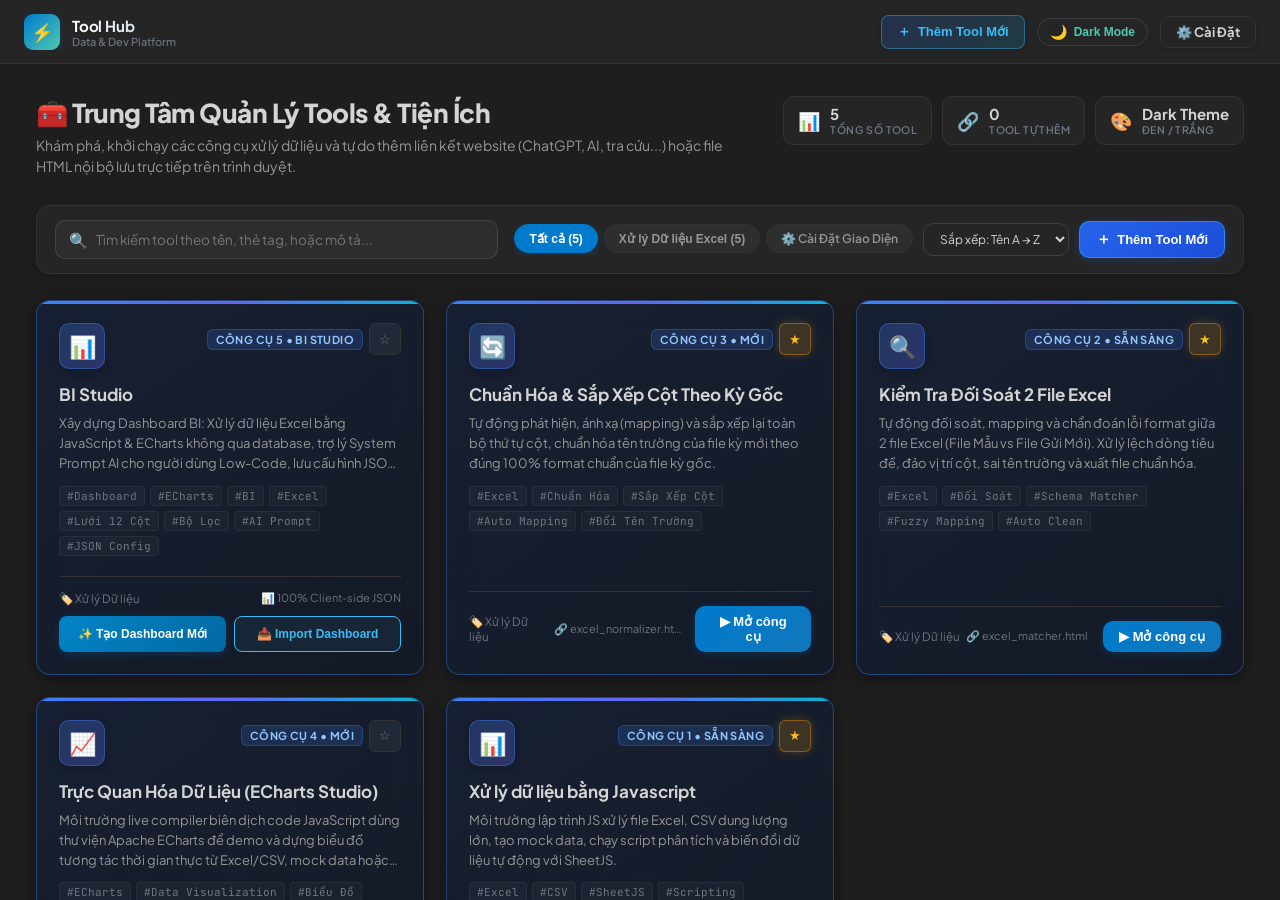
==== index.html @ 52e67fbf "first commit" ====
<!DOCTYPE html>
<html lang="vi">

<head>
  <meta charset="UTF-8">
  <meta name="viewport" content="width=device-width, initial-scale=1.0">
  <title>Trung Tâm Quản Lý Tools - MB Data Hub</title>

  <!-- CSS Giao Diện Chính & Theme Hệ Thống -->
  <link rel="stylesheet" href="css/hub.css">
  <link rel="stylesheet" href="css/theme.css">

  <!-- Dữ Liệu JSON Cục Bộ & JSON Storage Engine (Thay thế LocalStorage) -->
  <script src="data/storage.js"></script>
  <script src="js/json-storage.js"></script>

  <!-- Script Khởi Tạo Theme Sớm (Chống chớp sáng/tối) -->
  <script src="js/theme.js"></script>
</head>

<body>

  <div class="app-layout">

    <!-- ====================================================================
         TOP NAVBAR CHÍNH (THAY THẾ SIDEBAR - GỌN GÀNG, TỐI ƯU KHÔNG GIAN)
         ==================================================================== -->
    <nav class="hub-navbar">
      <div class="nav-left">
        <a href="index.html" class="brand-wrapper" title="Trung Tâm Quản Lý Tools">
          <div class="brand-logo">⚡</div>
          <div class="brand-text">
            <span class="brand-title">Tool Hub</span>
            <span class="brand-subtitle">Data & Dev Platform</span>
          </div>
        </a>
      </div>
      <div class="nav-right">
        <button class="btn-nav-action btn-add-custom-tool" id="btnOpenAddToolModalNav"
          title="Thêm công cụ mới bằng đường link URL hoặc file HTML">
          <span style="font-size:14px; font-weight:800;">＋</span> Thêm Tool Mới
        </button>
        <button class="btn-theme-toggle" id="navbarThemeToggle" title="Chuyển nhanh Giao diện Sáng / Tối">
          <span class="theme-icon">🌙</span>
          <span class="theme-text">Dark Mode</span>
        </button>
        <a href="#settingSection" class="btn-nav-action" id="btnScrollSettings"
          title="Đi tới phần Cài đặt giao diện & hệ thống">
          ⚙️ Cài Đặt
        </a>
      </div>
    </nav>

    <!-- ====================================================================
         KHUNG NỘI DUNG CHÍNH (MAIN WRAPPER)
         ==================================================================== -->
    <main class="main-wrapper" id="mainWrapper">

      <!-- ==================================================================
           VIEW 1: MÀN HÌNH QUẢN LÝ CÁC TOOLS (MÀN HÌNH CHÍNH KHI MỞ)
           ================================================================== -->
      <section class="view-container active" id="viewToolsManager">
        <!-- Tiêu Đề & Thống Kê Tổng Quan -->
        <header class="view-header">
          <div class="header-top-row">
            <div class="view-title-group">
              <h1>🧰 Trung Tâm Quản Lý Tools &amp; Tiện Ích</h1>
              <p>Khám phá, khởi chạy các công cụ xử lý dữ liệu và tự do thêm liên kết website (ChatGPT, AI, tra cứu...)
                hoặc file HTML nội bộ lưu trực tiếp trên trình duyệt.</p>
            </div>
            <div style="display: flex; align-items: center; gap: 12px; flex-wrap: wrap;">
              <div class="stat-chips-group">
                <div class="stat-chip">
                  <div class="stat-chip-icon">📊</div>
                  <div class="stat-chip-info">
                    <span class="stat-chip-value" id="statTotalTools">5</span>
                    <span class="stat-chip-label">Tổng số tool</span>
                  </div>
                </div>
                <div class="stat-chip">
                  <div class="stat-chip-icon">🔗</div>
                  <div class="stat-chip-info">
                    <span class="stat-chip-value" id="statCustomTools">0</span>
                    <span class="stat-chip-label">Tool tự thêm</span>
                  </div>
                </div>
                <div class="stat-chip">
                  <div class="stat-chip-icon">🎨</div>
                  <div class="stat-chip-info">
                    <span class="stat-chip-value">Dark Theme</span>
                    <span class="stat-chip-label">Đen / Trắng</span>
                  </div>
                </div>
              </div>
            </div>
          </div>
        </header>

        <!-- Thanh Tìm Kiếm, Bộ Lọc Phân Loại & Sắp Xếp -->
        <div class="controls-bar">
          <div class="search-box-wrapper">
            <span class="search-icon">🔍</span>
            <input type="text" class="search-input" id="searchInput"
              placeholder="Tìm kiếm tool theo tên, thẻ tag, hoặc mô tả..." />
            <button class="search-clear-btn" id="searchClearBtn" title="Xóa tìm kiếm">✕</button>
          </div>

          <div class="filter-actions">
            <!-- Bộ lọc danh mục & Nút Cài đặt nhanh -->
            <div class="category-pills" id="categoryPills">
              <button class="category-pill active" data-category="all">Tất cả</button>
              <button class="category-pill" data-category="data">Xử lý Dữ liệu Excel</button>
              <a href="#settingSection" class="category-pill" id="pillSettingsLink" style="text-decoration:none;">⚙️ Cài
                Đặt Giao Diện</a>
            </div>

            <!-- Sắp xếp -->
            <select class="sort-select" id="sortSelect" title="Sắp xếp danh sách tool">
              <option value="az">Sắp xếp: Tên A → Z</option>
              <option value="za">Sắp xếp: Tên Z → A</option>
            </select>

            <!-- Nút Thêm Tool Mới (Nổi bật) -->
            <button class="btn-add-tool-cta" id="btnOpenAddToolModal"
              title="Thêm công cụ mới bằng đường link URL hoặc file HTML">
              <span style="font-size:15px; font-weight:800;">＋</span> Thêm Tool Mới
            </button>
          </div>
        </div>

        <!-- Lưới Thẻ Tools (Tools Grid) -->
        <div class="tools-grid" id="toolsGrid">
          <!-- Được render động từ JavaScript -->
        </div>

        <!-- Phân Trang (Pagination) -->
        <footer class="pagination-wrapper" id="paginationWrapper">
          <div class="pagination-info" id="paginationInfo">
            Hiển thị danh sách công cụ
          </div>

          <div class="pagination-controls" id="paginationControls">
            <!-- Nút Prev, 1, 2, Next được sinh bởi JS -->
          </div>

          <div class="page-size-selector">
            <span>Hiển thị mỗi trang:</span>
            <select class="page-size-select" id="pageSizeSelect">
              <option value="3" selected>3 tools / trang</option>
              <option value="6">6 tools / trang</option>
              <option value="12">12 tools / trang</option>
            </select>
          </div>
        </footer>

        <!-- ==========================================================
             PHẦN CÀI ĐẶT HỆ THỐNG & GIAO DIỆN (TÍCH HỢP TRỰC TIẾP TRÊN TRANG CHÍNH)
             ========================================================== -->
        <section class="integrated-settings-section" id="settingSection">
          <div class="integrated-settings-header">
            <h2>⚙️ Cài Đặt Hệ Thống & Giao Diện</h2>
            <p>Tùy chọn chế độ hiển thị Sáng/Tối theo màu nhận diện MB Bank và cấu hình lưu trữ trực tiếp trên trình
              duyệt.</p>
          </div>

          <!-- THEME CONFIGURATION CARD -->
          <div class="theme-settings-container">
            <div class="theme-settings-header">
              <div class="theme-settings-title-group">
                <span class="theme-settings-badge">🎨 Giao Diện Hệ Thống</span>
                <h3 class="theme-settings-title">Chế Độ Hiển Thị & Tone Màu Giao Diện</h3>
                <p class="theme-settings-subtitle">
                  Chuyển đổi giao diện: <b>Màu Đen Chuẩn Công Cụ Xử Lý Excel JS (Dark Mode)</b> hoặc <b>Giao Diện Sáng Thanh Lịch (Light Mode)</b>. Cài đặt được lưu tự động và áp dụng tức thì cho toàn bộ công cụ.
                </p>
              </div>
              <div class="theme-current-pill" id="themeCurrentPill">
                <span class="theme-pill-dot"></span>
                <span id="themeCurrentLabel">Đang dùng: Chế độ Tối (Dark Mode)</span>
              </div>
            </div>

            <div class="theme-options-grid">

              <!-- OPTION 1: DARK MODE (ÁO POLO MB NAVY) -->
              <div class="theme-card-option active" data-mode="dark" id="themeCardDark">
                <div class="theme-card-radio-row">
                  <div class="theme-radio-circle">
                    <span class="theme-check-icon">✓</span>
                  </div>
                  <div class="theme-card-identity">
                    <span class="theme-card-badge dark">Đen / VS Code</span>
                    <h4 class="theme-card-name">Chế Độ Tối (Dark Mode)</h4>
                  </div>
                </div>
                <p class="theme-card-desc">Nền màu đen thuần chuẩn công cụ xử lý excel bằng javascript (#1e1e1e / #252526),
                  viền #333 và điểm nhấn VS Code. Dịu mắt, tối ưu tập trung khi làm việc dữ liệu lâu.</p>
                <div class="theme-preview-box preview-dark">
                  <div class="preview-mock-header">
                    <div class="preview-mock-dots"><span></span><span></span><span></span></div>
                    <div class="preview-mock-stripes">
                      <span class="stripe-royal"></span>
                      <span class="stripe-cyan"></span>
                      <span class="stripe-red"></span>
                    </div>
                  </div>
                  <div class="preview-mock-body">
                    <div class="preview-mock-card active">
                      <div class="preview-mock-line w70"></div>
                      <div class="preview-mock-line w40 accent"></div>
                    </div>
                    <div class="preview-mock-card">
                      <div class="preview-mock-line w90"></div>
                      <div class="preview-mock-line w50"></div>
                    </div>
                  </div>
                </div>
              </div>

              <!-- OPTION 2: LIGHT MODE (ÁO POLO MB TRẮNG CỔ XANH) -->
              <div class="theme-card-option" data-mode="light" id="themeCardLight">
                <div class="theme-card-radio-row">
                  <div class="theme-radio-circle">
                    <span class="theme-check-icon">✓</span>
                  </div>
                  <div class="theme-card-identity">
                    <span class="theme-card-badge light">Áo Polo MB Trắng</span>
                    <h4 class="theme-card-name">Chế Độ Sáng (Light Mode)</h4>
                  </div>
                </div>
                <p class="theme-card-desc">Nền trắng tinh khôi kết hợp cổ áo MB Royal Blue và đường sọc viền Cyan, ngôi
                  sao đỏ MB. Tươi sáng, độ tương phản cao, hiện đại và chuẩn mực.</p>
                <div class="theme-preview-box preview-light">
                  <div class="preview-mock-header">
                    <div class="preview-mock-dots"><span></span><span></span><span></span></div>
                    <div class="preview-mock-stripes">
                      <span class="stripe-royal"></span>
                      <span class="stripe-cyan"></span>
                      <span class="stripe-red"></span>
                    </div>
                  </div>
                  <div class="preview-mock-body">
                    <div class="preview-mock-card active">
                      <div class="preview-mock-line w70"></div>
                      <div class="preview-mock-line w40 accent"></div>
                    </div>
                    <div class="preview-mock-card">
                      <div class="preview-mock-line w90"></div>
                      <div class="preview-mock-line w50"></div>
                    </div>
                  </div>
                </div>
              </div>

              <!-- OPTION 3: SYSTEM AUTO -->
              <div class="theme-card-option" data-mode="system" id="themeCardSystem">
                <div class="theme-card-radio-row">
                  <div class="theme-radio-circle">
                    <span class="theme-check-icon">✓</span>
                  </div>
                  <div class="theme-card-identity">
                    <span class="theme-card-badge system">Hệ Thống</span>
                    <h4 class="theme-card-name">Tự Động Theo Thiết Bị</h4>
                  </div>
                </div>
                <p class="theme-card-desc">Tự động nhận diện và đồng bộ giao diện theo cài đặt Sáng hoặc Tối của hệ điều
                  hành Windows / macOS trên máy tính của bạn.</p>
                <div class="theme-preview-box preview-split">
                  <div class="preview-split-half left">
                    <div class="preview-mock-line w60"></div>
                    <div class="preview-mock-line w40 accent"></div>
                  </div>
                  <div class="preview-split-half right">
                    <div class="preview-mock-line w60"></div>
                    <div class="preview-mock-line w40 accent"></div>
                  </div>
                </div>
              </div>

            </div>
          </div>

          <!-- BANNER LƯU TRỮ FILE JSON -->
          <div class="settings-banner">
            <div class="settings-banner-info">
              <h3>📁 Lưu Trữ Dữ Liệu Bằng File JSON (Thư Mục data/)</h3>
              <p>Toàn bộ danh sách công cụ tùy chỉnh, ghim thanh bên và cài đặt giao diện được lưu trữ trực tiếp dưới dạng <b>File JSON</b> trong thư mục <code>data/app_storage.json</code> thay vì LocalStorage. Bạn có thể xuất, nạp hoặc liên kết thư mục data để đồng bộ tức thì.</p>
              <div style="display: flex; gap: 8px; margin-top: 10px; flex-wrap: wrap;">
                <button type="button" class="btn-nav-action" id="btnLinkDataFolder" style="background: #0e639c; color: #fff; font-weight: 600;">📁 Liên Kết Thư Mục data/</button>
                <button type="button" class="btn-nav-action" id="btnExportJson" style="background: #238636; color: #fff; font-weight: 600;">💾 Xuất File JSON</button>
                <button type="button" class="btn-nav-action" id="btnImportJson" style="background: #8957e5; color: #fff; font-weight: 600;">📥 Nạp File JSON</button>
                <input type="file" id="jsonFileInput" accept=".json" style="display: none;" />
              </div>
            </div>
            <div class="settings-sync-badge" id="storageSyncBadge" style="background: #143525; border-color: #2ea043; color: #7ee787;">
              <span style="color: #2ea043;">●</span> Đang dùng JSON Storage (Folder data/)
            </div>
          </div>
        </section>

      </section>

    </main>

  </div>

  <!-- ====================================================================
       MODAL THÊM / CHỈNH SỬA TOOL MỚI (LƯU TRỰC TIẾP VÀO LOCALSTORAGE)
       ==================================================================== -->
  <div class="modal-overlay" id="customToolModalOverlay">
    <div class="modal-card modal-custom-tool">
      <div class="modal-header">
        <h3 class="modal-title" id="customToolModalTitle">
          <span id="customToolModalIcon">➕</span>
          <span id="customToolModalHeading">Thêm Công Cụ Mới (Link / HTML)</span>
        </h3>
        <button class="btn-close-modal" id="customToolModalCloseBtn" title="Đóng">✕</button>
      </div>

      <form id="customToolForm" class="custom-tool-form">
        <input type="hidden" id="customToolEditId" value="" />

        <!-- Gợi ý nhanh mẫu link phổ biến -->
        <div class="form-preset-chips">
          <span class="preset-label">Điền nhanh mẫu:</span>
          <button type="button" class="preset-chip" data-preset="chatgpt">🤖 ChatGPT</button>
          <button type="button" class="preset-chip" data-preset="gemini">🔮 Gemini</button>
          <button type="button" class="preset-chip" data-preset="claude">🧠 Claude</button>
          <button type="button" class="preset-chip" data-preset="localhtml">📄 File HTML Trong Máy</button>
        </div>

        <div class="form-grid-2">
          <!-- Tên Tool -->
          <div class="form-group">
            <label class="form-label" for="toolNameInput">Tên công cụ <span class="required">*</span></label>
            <input type="text" class="form-control" id="toolNameInput" placeholder="Ví dụ: ChatGPT AI Assistant"
              required />
          </div>

          <!-- Icon / Emoji -->
          <div class="form-group">
            <label class="form-label" for="toolIconInput">Biểu tượng (Icon / Emoji)</label>
            <div class="icon-picker-group">
              <input type="text" class="form-control icon-input" id="toolIconInput" value="⚡" maxlength="6" />
              <div class="quick-icons">
                <span class="icon-option" data-icon="🤖" title="AI / Robot">🤖</span>
                <span class="icon-option" data-icon="🌐" title="Web / Online">🌐</span>
                <span class="icon-option" data-icon="📊" title="Báo cáo / Chart">📊</span>
                <span class="icon-option" data-icon="🔍" title="Tra cứu / Tìm kiếm">🔍</span>
                <span class="icon-option" data-icon="⚡" title="Tốc độ / Nhanh">⚡</span>
                <span class="icon-option" data-icon="🛠️" title="Công cụ / Tool">🛠️</span>
                <span class="icon-option" data-icon="📄" title="Tài liệu / HTML">📄</span>
              </div>
            </div>
          </div>
        </div>

        <!-- Đường Dẫn URL / File Path -->
        <div class="form-group">
          <label class="form-label" for="toolUrlInput">
            Đường dẫn Link Web hoặc File HTML <span class="required">*</span>
          </label>
          <input type="text" class="form-control" id="toolUrlInput"
            placeholder="https://chatgpt.com hoặc my_tool.html hoặc file:///C:/path/app.html" required />
          <span class="form-hint">
            💡 Hỗ trợ: Link trang web ngoài (<code>https://...</code>), file HTML cùng thư mục (<code>tool.html</code>),
            hoặc đường dẫn tuyệt đối trong máy.
          </span>
        </div>

        <div class="form-grid-2">
          <!-- Phân Loại / Danh Mục -->
          <div class="form-group">
            <label class="form-label" for="toolCategorySelect">Danh mục hiển thị</label>
            <select class="form-control" id="toolCategorySelect">
              <option value="ai">Trợ lý AI &amp; Chatbot</option>
              <option value="data">Xử lý Dữ liệu</option>
              <option value="web">Tiện ích Web &amp; Tra cứu</option>
              <option value="report">Báo cáo &amp; Thống kê</option>
              <option value="other">Công cụ Tiện ích khác</option>
            </select>
          </div>

          <!-- Thẻ Tag -->
          <div class="form-group">
            <label class="form-label" for="toolTagsInput">Thẻ phân loại (Tags)</label>
            <input type="text" class="form-control" id="toolTagsInput"
              placeholder="Ví dụ: AI, Chatbot, OpenAI (cách nhau bởi dấu phẩy)" />
          </div>
        </div>

        <!-- Mô Tả Ngắn -->
        <div class="form-group">
          <label class="form-label" for="toolDescInput">Mô tả ngắn gọn</label>
          <textarea class="form-control" id="toolDescInput" rows="2"
            placeholder="Mô tả chức năng hoặc công dụng của công cụ này..."></textarea>
        </div>

        <!-- Checkbox Mở trong tab mới & Tự động ghim -->
        <div class="form-checkbox-row">
          <label class="checkbox-label">
            <input type="checkbox" id="toolOpenNewTabCheckbox" checked />
            <span>Mở trong Tab trình duyệt mới (khuyên dùng cho link website ngoài)</span>
          </label>
          <label class="checkbox-label">
            <input type="checkbox" id="toolAutoPinCheckbox" checked />
            <span>Tự động ghim vào danh sách yêu thích</span>
          </label>
        </div>

        <div class="modal-footer">
          <button type="button" class="btn-cancel" id="customToolCancelBtn">Hủy Bỏ</button>
          <button type="submit" class="btn-save-tool" id="customToolSubmitBtn">
            💾 Lưu Vào File JSON
          </button>
        </div>
      </form>
    </div>
  </div>

  <!-- ====================================================================
       MODAL THÔNG TIN / KHỞI CHẠY CÔNG CỤ
       ==================================================================== -->
  <div class="modal-overlay" id="modalOverlay">
    <div class="modal-card">
      <div class="modal-header">
        <h3 class="modal-title" id="modalTitle">Thông Tin Tool</h3>
        <button class="btn-close-modal" id="modalCloseBtn">✕</button>
      </div>
      <div class="modal-body">
        <p id="modalDesc"></p>
        <div id="modalTags"></div>
      </div>
      <div class="modal-footer">
        <button class="btn-launch-tool" id="modalActionBtn">🚀 Mở Công Cụ Này</button>
      </div>
    </div>
  </div>

  <!-- ====================================================================
       TOAST THÔNG BÁO TỰ ĐỘNG LƯU
       ==================================================================== -->
  <div class="toast-notification" id="toastNotification">
    <span>✓</span>
    <span id="toastMessage">Đã lưu cấu hình vào File JSON</span>
  </div>

  <!-- SCRIPT ĐIỀU KHIỂN HỆ THỐNG HUB -->
  <script src="js/hub.js"></script>

</body>

</html>
---- css/hub.css ----
/* ==========================================================================
   TOOL HUB & WORKSPACE MANAGER - STYLESHEET
   Aesthetic: Ultra-modern Dark Glassmorphism, Clean Typography & Fluid Transitions
   ========================================================================== */

@import url('https://fonts.googleapis.com/css2?family=Plus+Jakarta+Sans:wght@400;500;600;700;800&family=JetBrains+Mono:wght@400;500&display=swap');

:root {
  --bg-primary: #1e1e1e;
  --bg-secondary: #252526;
  --bg-tertiary: #2d2d2d;
  --bg-card: #252526;
  --bg-card-hover: #2d2d30;
  --bg-elevated: #2d2d2d;
  --border-subtle: #333333;
  --border-active: #007acc;
  --border-highlight: #3e3e42;
  
  --primary: #007acc;
  --primary-hover: #1177bb;
  --primary-glow: rgba(0, 122, 204, 0.25);
  --accent-indigo: #ce9178;
  --accent-purple: #c586c0;
  --accent-emerald: #4ec9b0;
  --accent-amber: #dcdcaa;
  --accent-rose: #f48771;
  --accent-cyan: #4ec9b0;

  --text-main: #d4d4d4;
  --text-muted: #969696;
  --text-dim: #6e7681;
  --text-inverse: #1e1e1e;

  --sidebar-width: 270px;
  --sidebar-collapsed-width: 72px;
  --transition-speed: 0.25s;
  --radius-sm: 6px;
  --radius-md: 10px;
  --radius-lg: 14px;
  --radius-xl: 20px;
  --shadow-card: 0 4px 16px rgba(0, 0, 0, 0.45);
  --shadow-glow: 0 0 20px rgba(0, 122, 204, 0.15);
}

* {
  box-sizing: border-box;
  margin: 0;
  padding: 0;
}

body {
  font-family: 'Plus Jakarta Sans', -apple-system, BlinkMacSystemFont, "Segoe UI", Roboto, sans-serif;
  background-color: var(--bg-primary);
  background-image: none;
  background-attachment: fixed;
  color: var(--text-main);
  height: 100vh;
  overflow: hidden;
  display: flex;
}

/* ==========================================================================
   APP CONTAINER & LAYOUT (NO-SIDEBAR MODERN HUB)
   ========================================================================== */
.app-layout {
  display: flex;
  flex-direction: column;
  width: 100vw;
  height: 100vh;
  overflow: hidden;
}

/* ==========================================================================
   TOP NAVBAR COMPONENT
   ========================================================================== */
.hub-navbar {
  height: 64px;
  background: var(--bg-secondary);
  border-bottom: 1px solid var(--border-subtle);
  display: flex;
  align-items: center;
  justify-content: space-between;
  padding: 0 32px;
  position: sticky;
  top: 0;
  z-index: 100;
  backdrop-filter: blur(12px);
  width: 100%;
  flex-shrink: 0;
  transition: all 0.25s ease;
}

.hub-navbar .nav-left {
  display: flex;
  align-items: center;
  gap: 16px;
}

.hub-navbar .nav-right {
  display: flex;
  align-items: center;
  gap: 12px;
}

.btn-nav-action {
  text-decoration: none;
  background: var(--bg-surface);
  border: 1px solid var(--border-subtle);
  color: var(--text-main);
  padding: 6px 14px;
  border-radius: var(--radius-sm);
  font-size: 12.5px;
  font-weight: 700;
  display: inline-flex;
  align-items: center;
  gap: 6px;
  transition: all 0.2s ease;
  cursor: pointer;
}

.btn-nav-action:hover {
  background: var(--primary);
  border-color: var(--primary);
  color: #ffffff;
  transform: translateY(-1px);
}

.integrated-settings-section {
  margin-top: 40px;
  padding-top: 32px;
  border-top: 1px solid var(--border-subtle);
}

.integrated-settings-header {
  margin-bottom: 24px;
}

.integrated-settings-header h2 {
  font-size: 20px;
  font-weight: 800;
  color: var(--text-main);
  margin-bottom: 6px;
  display: flex;
  align-items: center;
  gap: 8px;
}

.integrated-settings-header p {
  color: var(--text-muted);
  font-size: 13.5px;
}

/* Sidebar Header */
.sidebar-header {
  padding: 18px 16px;
  display: flex;
  align-items: center;
  justify-content: space-between;
  border-bottom: 1px solid var(--border-subtle);
  min-height: 68px;
}

.brand-wrapper {
  display: flex;
  align-items: center;
  gap: 12px;
  overflow: hidden;
  text-decoration: none;
  color: inherit;
}

.brand-logo {
  width: 36px;
  height: 36px;
  min-width: 36px;
  border-radius: var(--radius-md);
  background: linear-gradient(135deg, var(--primary), var(--accent-indigo));
  display: flex;
  align-items: center;
  justify-content: center;
  color: #fff;
  font-weight: 800;
  font-size: 18px;
  box-shadow: 0 2px 10px var(--primary-glow);
}

.brand-text {
  display: flex;
  flex-direction: column;
  white-space: nowrap;
  opacity: 1;
  transition: opacity var(--transition-speed);
}

.sidebar.collapsed .brand-text {
  opacity: 0;
  pointer-events: none;
  display: none;
}

.brand-title {
  font-size: 15px;
  font-weight: 700;
  letter-spacing: -0.2px;
  background: linear-gradient(90deg, #ffffff, #cbd5e1);
  -webkit-background-clip: text;
  background-clip: text;
  -webkit-text-fill-color: transparent;
}

.brand-subtitle {
  font-size: 11px;
  color: var(--text-dim);
  font-weight: 500;
}

.sidebar-toggle-btn {
  background: rgba(255, 255, 255, 0.05);
  border: 1px solid var(--border-subtle);
  color: var(--text-muted);
  width: 30px;
  height: 30px;
  border-radius: var(--radius-sm);
  display: flex;
  align-items: center;
  justify-content: center;
  cursor: pointer;
  transition: all 0.2s ease;
  flex-shrink: 0;
}

.sidebar-toggle-btn:hover {
  background: rgba(255, 255, 255, 0.1);
  color: var(--text-main);
  border-color: rgba(255, 255, 255, 0.2);
}

.sidebar.collapsed .sidebar-toggle-btn {
  margin: 0 auto;
}

/* Sidebar Nav Body */
.sidebar-body {
  flex: 1;
  overflow-y: auto;
  overflow-x: hidden;
  padding: 16px 10px;
  display: flex;
  flex-direction: column;
  gap: 16px;
}

.sidebar-body::-webkit-scrollbar {
  width: 4px;
}
.sidebar-body::-webkit-scrollbar-thumb {
  background: rgba(255, 255, 255, 0.1);
  border-radius: 4px;
}

.sidebar-section-title {
  font-size: 11px;
  font-weight: 700;
  text-transform: uppercase;
  letter-spacing: 0.8px;
  color: var(--text-dim);
  padding: 0 10px 4px 10px;
  white-space: nowrap;
  display: flex;
  align-items: center;
  justify-content: space-between;
}

.sidebar.collapsed .sidebar-section-title {
  display: none;
}

.nav-group {
  display: flex;
  flex-direction: column;
  gap: 4px;
}

.nav-item {
  display: flex;
  align-items: center;
  gap: 12px;
  padding: 10px 12px;
  border-radius: var(--radius-md);
  color: var(--text-muted);
  text-decoration: none;
  font-size: 13.5px;
  font-weight: 600;
  cursor: pointer;
  transition: all 0.18s ease;
  position: relative;
  border: 1px solid transparent;
  user-select: none;
}

.nav-item:hover {
  color: var(--text-main);
  background: rgba(255, 255, 255, 0.05);
}

.nav-item.active {
  color: #ffffff;
  background: linear-gradient(90deg, rgba(59, 130, 246, 0.18), rgba(99, 102, 241, 0.08));
  border-color: rgba(59, 130, 246, 0.35);
}

.nav-item.active::before {
  content: '';
  position: absolute;
  left: 0;
  top: 18%;
  bottom: 18%;
  width: 3.5px;
  border-radius: 0 4px 4px 0;
  background: var(--primary);
  box-shadow: 0 0 8px var(--primary);
}

.nav-icon {
  font-size: 17px;
  width: 22px;
  height: 22px;
  display: flex;
  align-items: center;
  justify-content: center;
  flex-shrink: 0;
}

.nav-label {
  white-space: nowrap;
  overflow: hidden;
  text-overflow: ellipsis;
  flex: 1;
}

.sidebar.collapsed .nav-label {
  display: none;
}

.sidebar.collapsed .nav-item {
  justify-content: center;
  padding: 12px;
}

/* Tooltip for collapsed sidebar items */
.sidebar.collapsed .nav-item[data-tooltip]:hover::after {
  content: attr(data-tooltip);
  position: absolute;
  left: calc(100% + 10px);
  top: 50%;
  transform: translateY(-50%);
  background: var(--bg-tertiary);
  color: #fff;
  padding: 6px 12px;
  font-size: 12px;
  font-weight: 500;
  border-radius: var(--radius-sm);
  white-space: nowrap;
  box-shadow: 0 4px 14px rgba(0, 0, 0, 0.4);
  border: 1px solid var(--border-subtle);
  z-index: 100;
  pointer-events: none;
}

/* Pinned tools list inside sidebar */
.pinned-tools-list {
  display: flex;
  flex-direction: column;
  gap: 4px;
}

.pinned-empty-hint {
  font-size: 11.5px;
  color: var(--text-dim);
  padding: 10px;
  text-align: center;
  background: rgba(255, 255, 255, 0.02);
  border-radius: var(--radius-sm);
  border: 1px dashed rgba(255, 255, 255, 0.08);
}

.sidebar.collapsed .pinned-empty-hint {
  display: none;
}

.pinned-tool-item {
  display: flex;
  align-items: center;
  gap: 10px;
  padding: 8px 12px;
  border-radius: var(--radius-md);
  color: var(--text-muted);
  text-decoration: none;
  font-size: 13px;
  cursor: pointer;
  transition: all 0.18s ease;
  position: relative;
  border: 1px solid transparent;
}

.pinned-tool-item:hover {
  background: rgba(255, 255, 255, 0.06);
  color: #fff;
  border-color: rgba(255, 255, 255, 0.1);
}

.pinned-tool-item.primary-tool {
  background: rgba(59, 130, 246, 0.08);
  border-color: rgba(59, 130, 246, 0.25);
  color: #93c5fd;
}

.pinned-tool-item.primary-tool:hover {
  background: rgba(59, 130, 246, 0.18);
  color: #ffffff;
}

.sidebar.collapsed .pinned-tool-item {
  justify-content: center;
  padding: 10px;
}

.sidebar.collapsed .pinned-tool-item .pinned-tool-name {
  display: none;
}

.pinned-tool-icon {
  font-size: 16px;
  width: 22px;
  height: 22px;
  display: flex;
  align-items: center;
  justify-content: center;
  flex-shrink: 0;
}

.pinned-tool-name {
  white-space: nowrap;
  overflow: hidden;
  text-overflow: ellipsis;
  flex: 1;
}

/* Sidebar Footer */
.sidebar-footer {
  padding: 14px 16px;
  border-top: 1px solid var(--border-subtle);
  display: flex;
  align-items: center;
  justify-content: space-between;
  font-size: 11px;
  color: var(--text-dim);
}

.sidebar.collapsed .sidebar-footer {
  justify-content: center;
  padding: 12px 6px;
}

.sidebar.collapsed .sidebar-footer .footer-text {
  display: none;
}

.status-dot {
  width: 8px;
  height: 8px;
  border-radius: 50%;
  background: var(--accent-emerald);
  box-shadow: 0 0 8px rgba(16, 185, 129, 0.6);
  display: inline-block;
  margin-right: 6px;
}

/* ==========================================================================
   MAIN CONTENT AREA
   ========================================================================== */
.main-wrapper {
  flex: 1;
  height: 100%;
  overflow-y: auto;
  position: relative;
  display: flex;
  flex-direction: column;
}

.main-wrapper::-webkit-scrollbar {
  width: 8px;
}
.main-wrapper::-webkit-scrollbar-thumb {
  background: rgba(255, 255, 255, 0.12);
  border-radius: 4px;
}

.view-container {
  max-width: 1360px;
  width: 100%;
  margin: 0 auto;
  padding: 32px 36px 60px 36px;
  flex: 1;
  display: none;
  animation: fadeIn 0.25s cubic-bezier(0.16, 1, 0.3, 1);
}

.view-container.active {
  display: block;
}

@keyframes fadeIn {
  from {
    opacity: 0;
    transform: translateY(6px);
  }
  to {
    opacity: 1;
    transform: translateY(0);
  }
}

/* View Header */
.view-header {
  margin-bottom: 28px;
}

.header-top-row {
  display: flex;
  align-items: flex-start;
  justify-content: space-between;
  gap: 20px;
  flex-wrap: wrap;
}

.view-title-group h1 {
  font-size: 26px;
  font-weight: 800;
  letter-spacing: -0.5px;
  color: var(--text-main);
  margin-bottom: 6px;
  display: flex;
  align-items: center;
  gap: 12px;
}

.view-title-group p {
  color: var(--text-muted);
  font-size: 14px;
  max-width: 700px;
  line-height: 1.5;
}

.stat-chips-group {
  display: flex;
  gap: 10px;
  flex-wrap: wrap;
}

.stat-chip {
  background: var(--bg-card);
  border: 1px solid var(--border-subtle);
  border-radius: var(--radius-md);
  padding: 8px 14px;
  display: flex;
  align-items: center;
  gap: 10px;
  backdrop-filter: blur(8px);
}

.stat-chip-icon {
  font-size: 18px;
}

.stat-chip-info {
  display: flex;
  flex-direction: column;
}

.stat-chip-value {
  font-size: 15px;
  font-weight: 700;
  color: var(--text-main);
  line-height: 1.2;
}

.stat-chip-label {
  font-size: 10.5px;
  color: var(--text-dim);
  text-transform: uppercase;
  font-weight: 600;
  letter-spacing: 0.4px;
}

/* ==========================================================================
   FILTER & SEARCH CONTROLS BAR
   ========================================================================== */
.controls-bar {
  background: var(--bg-secondary);
  border: 1px solid var(--border-subtle);
  border-radius: var(--radius-lg);
  padding: 14px 18px;
  margin-bottom: 26px;
  display: flex;
  align-items: center;
  justify-content: space-between;
  gap: 16px;
  flex-wrap: wrap;
  box-shadow: 0 4px 15px rgba(0, 0, 0, 0.2);
}

.search-box-wrapper {
  position: relative;
  flex: 1;
  min-width: 280px;
}

.search-icon {
  position: absolute;
  left: 14px;
  top: 50%;
  transform: translateY(-50%);
  color: var(--text-dim);
  pointer-events: none;
  font-size: 15px;
}

.search-input {
  width: 100%;
  background: rgba(255, 255, 255, 0.04);
  border: 1px solid rgba(255, 255, 255, 0.1);
  border-radius: var(--radius-md);
  padding: 10px 38px 10px 40px;
  color: var(--text-main);
  font-size: 13.5px;
  outline: none;
  transition: all 0.2s ease;
  font-family: inherit;
}

.search-input:focus {
  border-color: var(--primary);
  background: rgba(255, 255, 255, 0.07);
  box-shadow: 0 0 0 3px rgba(59, 130, 246, 0.15);
}

.search-clear-btn {
  position: absolute;
  right: 12px;
  top: 50%;
  transform: translateY(-50%);
  background: none;
  border: none;
  color: var(--text-dim);
  cursor: pointer;
  font-size: 14px;
  display: none;
  padding: 2px;
}

.search-clear-btn:hover {
  color: #fff;
}

.filter-actions {
  display: flex;
  align-items: center;
  gap: 10px;
  flex-wrap: wrap;
}

.category-pills {
  display: flex;
  gap: 6px;
  overflow-x: auto;
  padding-bottom: 2px;
}

.category-pill {
  background: rgba(255, 255, 255, 0.04);
  border: 1px solid var(--border-subtle);
  color: var(--text-muted);
  padding: 6px 14px;
  border-radius: 20px;
  font-size: 12px;
  font-weight: 600;
  cursor: pointer;
  transition: all 0.18s ease;
  white-space: nowrap;
}

.category-pill:hover {
  background: rgba(255, 255, 255, 0.08);
  color: #fff;
}

.category-pill.active {
  background: var(--primary);
  border-color: var(--primary);
  color: #fff;
  box-shadow: 0 2px 8px var(--primary-glow);
}

.sort-select {
  background-color: #0e1629;
  border: 1px solid var(--border-subtle);
  color: var(--text-main);
  padding: 7px 12px;
  border-radius: var(--radius-md);
  font-size: 12px;
  font-family: inherit;
  outline: none;
  cursor: pointer;
  color-scheme: dark;
}

.sort-select option {
  background-color: #0e1629;
  color: #f8fafc;
  padding: 6px 12px;
}

.sort-select:focus {
  border-color: var(--primary);
  color: #fff;
}

/* ==========================================================================
   TOOLS GRID & CARDS
   ========================================================================== */
.tools-grid {
  display: grid;
  grid-template-columns: repeat(auto-fill, minmax(360px, 1fr));
  gap: 22px;
  margin-bottom: 30px;
}

.tool-card {
  background: var(--bg-card);
  border: 1px solid var(--border-subtle);
  border-radius: var(--radius-lg);
  padding: 22px;
  display: flex;
  flex-direction: column;
  justify-content: space-between;
  backdrop-filter: blur(14px);
  box-shadow: var(--shadow-card);
  transition: all 0.24s cubic-bezier(0.16, 1, 0.3, 1);
  position: relative;
  overflow: hidden;
}

.tool-card::before {
  content: '';
  position: absolute;
  top: 0;
  left: 0;
  right: 0;
  height: 3px;
  background: linear-gradient(90deg, transparent, rgba(59, 130, 246, 0.6), transparent);
  opacity: 0;
  transition: opacity 0.25s ease;
}

.tool-card:hover {
  transform: translateY(-4px);
  border-color: var(--border-active);
  background: var(--bg-card-hover);
  box-shadow: 0 10px 30px rgba(0, 0, 0, 0.4), var(--shadow-glow);
}

.tool-card:hover::before {
  opacity: 1;
}

.tool-card.primary-tool {
  border-color: rgba(59, 130, 246, 0.4);
  background: linear-gradient(145deg, rgba(22, 33, 56, 0.8), rgba(17, 24, 39, 0.8));
}

.tool-card.primary-tool::before {
  opacity: 1;
  background: linear-gradient(90deg, #3b82f6, #6366f1, #06b6d4);
}

.tool-card-header {
  display: flex;
  align-items: flex-start;
  justify-content: space-between;
  gap: 14px;
  margin-bottom: 14px;
}

.tool-icon-box {
  width: 46px;
  height: 46px;
  border-radius: var(--radius-md);
  background: rgba(255, 255, 255, 0.05);
  border: 1px solid rgba(255, 255, 255, 0.08);
  display: flex;
  align-items: center;
  justify-content: center;
  font-size: 22px;
  flex-shrink: 0;
  box-shadow: 0 3px 10px rgba(0, 0, 0, 0.2);
}

.tool-card.primary-tool .tool-icon-box {
  background: linear-gradient(135deg, rgba(59, 130, 246, 0.25), rgba(99, 102, 241, 0.3));
  border-color: rgba(59, 130, 246, 0.4);
}

.tool-badge-row {
  display: flex;
  align-items: center;
  gap: 6px;
}

.badge {
  font-size: 11px;
  font-weight: 700;
  padding: 3px 8px;
  border-radius: 6px;
  text-transform: uppercase;
  letter-spacing: 0.4px;
}

.badge-primary {
  background: rgba(59, 130, 246, 0.18);
  color: #93c5fd;
  border: 1px solid rgba(59, 130, 246, 0.3);
}

.badge-ready {
  background: rgba(16, 185, 129, 0.15);
  color: #6ee7b7;
  border: 1px solid rgba(16, 185, 129, 0.3);
}

.badge-category {
  background: rgba(255, 255, 255, 0.06);
  color: var(--text-muted);
  border: 1px solid var(--border-subtle);
}

.btn-card-pin {
  background: rgba(255, 255, 255, 0.05);
  border: 1px solid var(--border-subtle);
  color: var(--text-dim);
  width: 32px;
  height: 32px;
  border-radius: var(--radius-sm);
  display: flex;
  align-items: center;
  justify-content: center;
  cursor: pointer;
  transition: all 0.18s ease;
}

.btn-card-pin:hover {
  color: var(--accent-amber);
  background: rgba(245, 158, 11, 0.12);
  border-color: rgba(245, 158, 11, 0.3);
}

.btn-card-pin.pinned {
  color: #fbbf24;
  background: rgba(245, 158, 11, 0.18);
  border-color: rgba(245, 158, 11, 0.4);
  box-shadow: 0 0 10px rgba(245, 158, 11, 0.25);
}

.tool-card-body {
  margin-bottom: 20px;
}

.tool-title {
  font-size: 17px;
  font-weight: 700;
  color: var(--text-main);
  margin-bottom: 8px;
  line-height: 1.3;
}

.tool-desc {
  font-size: 13px;
  color: var(--text-muted);
  line-height: 1.55;
  display: -webkit-box;
  -webkit-line-clamp: 3;
  line-clamp: 3;
  -webkit-box-orient: vertical;
  overflow: hidden;
  margin-bottom: 12px;
}

.tool-tags {
  display: flex;
  flex-wrap: wrap;
  gap: 5px;
}

.tag-item {
  font-size: 11px;
  font-family: 'JetBrains Mono', monospace;
  background: rgba(255, 255, 255, 0.03);
  color: var(--text-dim);
  padding: 2px 7px;
  border-radius: 4px;
  border: 1px solid rgba(255, 255, 255, 0.05);
}

.tool-card-footer {
  display: flex;
  align-items: center;
  justify-content: space-between;
  gap: 12px;
  padding-top: 14px;
  border-top: 1px solid var(--border-subtle);
}

.tool-meta {
  font-size: 11.5px;
  color: var(--text-dim);
  display: flex;
  align-items: center;
  gap: 6px;
}

.btn-launch-tool {
  background: linear-gradient(135deg, var(--primary), var(--primary-hover));
  color: #fff;
  border: none;
  padding: 8px 16px;
  border-radius: var(--radius-md);
  font-size: 13px;
  font-weight: 600;
  cursor: pointer;
  display: inline-flex;
  align-items: center;
  gap: 6px;
  text-decoration: none;
  transition: all 0.2s ease;
  box-shadow: 0 2px 8px var(--primary-glow);
}

.btn-launch-tool:hover {
  transform: translateY(-1px);
  box-shadow: 0 4px 14px rgba(59, 130, 246, 0.4);
  background: linear-gradient(135deg, #4f46e5, var(--primary));
}

.btn-launch-tool.outline {
  background: transparent;
  border: 1px solid rgba(255, 255, 255, 0.15);
  color: var(--text-muted);
  box-shadow: none;
}

.btn-launch-tool.outline:hover {
  border-color: rgba(255, 255, 255, 0.3);
  color: #fff;
  background: rgba(255, 255, 255, 0.05);
}

/* Empty State */
.empty-state {
  text-align: center;
  padding: 60px 20px;
  background: var(--bg-card);
  border: 1px dashed var(--border-subtle);
  border-radius: var(--radius-xl);
  grid-column: 1 / -1;
}

.empty-icon {
  font-size: 48px;
  margin-bottom: 14px;
  opacity: 0.6;
}

.empty-title {
  font-size: 18px;
  font-weight: 700;
  color: var(--text-main);
  margin-bottom: 6px;
}

.empty-desc {
  font-size: 13.5px;
  color: var(--text-muted);
  margin-bottom: 18px;
}

/* ==========================================================================
   PAGINATION SYSTEM
   ========================================================================== */
.pagination-wrapper {
  display: flex;
  align-items: center;
  justify-content: space-between;
  padding: 16px 20px;
  background: var(--bg-secondary);
  border: 1px solid var(--border-subtle);
  border-radius: var(--radius-lg);
  gap: 16px;
  flex-wrap: wrap;
}

.pagination-info {
  font-size: 13px;
  color: var(--text-muted);
}

.pagination-controls {
  display: flex;
  align-items: center;
  gap: 6px;
}

.page-btn {
  background: rgba(255, 255, 255, 0.04);
  border: 1px solid var(--border-subtle);
  color: var(--text-muted);
  min-width: 36px;
  height: 36px;
  padding: 0 10px;
  border-radius: var(--radius-md);
  font-size: 13px;
  font-weight: 600;
  display: inline-flex;
  align-items: center;
  justify-content: center;
  cursor: pointer;
  transition: all 0.18s ease;
  user-select: none;
}

.page-btn:hover:not(:disabled) {
  background: rgba(255, 255, 255, 0.1);
  color: #fff;
  border-color: rgba(255, 255, 255, 0.2);
}

.page-btn.active {
  background: var(--primary);
  border-color: var(--primary);
  color: #fff;
  box-shadow: 0 2px 8px var(--primary-glow);
}

.page-btn:disabled {
  opacity: 0.35;
  cursor: not-allowed;
}

.page-size-selector {
  display: flex;
  align-items: center;
  gap: 8px;
  font-size: 12.5px;
  color: var(--text-muted);
}

.page-size-select {
  background-color: #0e1629;
  border: 1px solid var(--border-subtle);
  color: var(--text-main);
  padding: 6px 10px;
  border-radius: var(--radius-sm);
  font-size: 12.5px;
  outline: none;
  cursor: pointer;
  color-scheme: dark;
}

.page-size-select option {
  background-color: #0e1629;
  color: #f8fafc;
  padding: 6px 12px;
}

/* ==========================================================================
   SETTINGS VIEW (GÁN TOOLS VÀO SIDEBAR & SẮP XẾP THỨ TỰ)
   ========================================================================== */
.settings-container {
  display: flex;
  flex-direction: column;
  gap: 24px;
}

.settings-banner {
  background: linear-gradient(135deg, rgba(99, 102, 241, 0.15), rgba(59, 130, 246, 0.1));
  border: 1px solid rgba(99, 102, 241, 0.3);
  border-radius: var(--radius-lg);
  padding: 20px 24px;
  display: flex;
  align-items: center;
  justify-content: space-between;
  gap: 20px;
  flex-wrap: wrap;
}

.settings-banner-info h3 {
  font-size: 16px;
  font-weight: 700;
  color: #fff;
  margin-bottom: 4px;
  display: flex;
  align-items: center;
  gap: 8px;
}

.settings-banner-info p {
  font-size: 13px;
  color: var(--text-muted);
}

.settings-sync-badge {
  display: inline-flex;
  align-items: center;
  gap: 6px;
  padding: 6px 12px;
  border-radius: 20px;
  background: rgba(16, 185, 129, 0.12);
  border: 1px solid rgba(16, 185, 129, 0.3);
  color: #6ee7b7;
  font-size: 12px;
  font-weight: 600;
}

.settings-grid {
  display: grid;
  grid-template-columns: 1fr 1fr;
  gap: 26px;
}

@media (max-width: 992px) {
  .settings-grid {
    grid-template-columns: 1fr;
  }
}

.settings-panel {
  background: var(--bg-secondary);
  border: 1px solid var(--border-subtle);
  border-radius: var(--radius-xl);
  padding: 22px;
  display: flex;
  flex-direction: column;
  box-shadow: var(--shadow-card);
}

.settings-panel-header {
  display: flex;
  align-items: center;
  justify-content: space-between;
  margin-bottom: 16px;
  padding-bottom: 14px;
  border-bottom: 1px solid var(--border-subtle);
}

.settings-panel-title {
  font-size: 16px;
  font-weight: 700;
  color: #fff;
  display: flex;
  align-items: center;
  gap: 8px;
}

.settings-panel-badge {
  font-size: 12px;
  font-weight: 700;
  padding: 2px 8px;
  border-radius: 12px;
  background: rgba(59, 130, 246, 0.18);
  color: #93c5fd;
  border: 1px solid rgba(59, 130, 246, 0.3);
}

.settings-panel-desc {
  font-size: 12.5px;
  color: var(--text-muted);
  margin-bottom: 16px;
  line-height: 1.45;
}

/* Reorderable Pinned Tools List */
.pinned-reorder-list {
  display: flex;
  flex-direction: column;
  gap: 10px;
  min-height: 200px;
}

.reorder-item {
  background: var(--bg-tertiary);
  border: 1px solid rgba(255, 255, 255, 0.08);
  border-radius: var(--radius-md);
  padding: 12px 14px;
  display: flex;
  align-items: center;
  gap: 12px;
  transition: all 0.18s ease;
  user-select: none;
  cursor: grab;
}

.reorder-item:active {
  cursor: grabbing;
}

.reorder-item:hover {
  border-color: rgba(255, 255, 255, 0.2);
  background: #1e283b;
  transform: translateX(2px);
}

.reorder-item.dragging {
  opacity: 0.4;
  border: 2px dashed var(--primary);
  background: rgba(59, 130, 246, 0.1);
}

.drag-handle {
  color: var(--text-dim);
  font-size: 16px;
  cursor: grab;
  padding: 2px 4px;
}

.reorder-index {
  width: 24px;
  height: 24px;
  border-radius: 50%;
  background: rgba(255, 255, 255, 0.06);
  font-size: 11px;
  font-weight: 700;
  color: var(--text-muted);
  display: flex;
  align-items: center;
  justify-content: center;
  flex-shrink: 0;
}

.reorder-icon {
  font-size: 18px;
  width: 24px;
  display: flex;
  align-items: center;
  justify-content: center;
  flex-shrink: 0;
}

.reorder-info {
  flex: 1;
  min-width: 0;
}

.reorder-name {
  font-size: 13.5px;
  font-weight: 600;
  color: var(--text-main);
  white-space: nowrap;
  overflow: hidden;
  text-overflow: ellipsis;
}

.reorder-sub {
  font-size: 11px;
  color: var(--text-dim);
}

.reorder-actions {
  display: flex;
  align-items: center;
  gap: 4px;
}

.btn-move {
  background: rgba(255, 255, 255, 0.05);
  border: 1px solid var(--border-subtle);
  color: var(--text-muted);
  width: 28px;
  height: 28px;
  border-radius: var(--radius-sm);
  display: flex;
  align-items: center;
  justify-content: center;
  cursor: pointer;
  font-size: 12px;
  transition: all 0.15s ease;
}

.btn-move:hover:not(:disabled) {
  background: rgba(255, 255, 255, 0.15);
  color: #fff;
}

.btn-move:disabled {
  opacity: 0.25;
  cursor: not-allowed;
}

.btn-unpin {
  background: rgba(244, 63, 94, 0.1);
  border: 1px solid rgba(244, 63, 94, 0.25);
  color: #fda4af;
  width: 28px;
  height: 28px;
  border-radius: var(--radius-sm);
  display: flex;
  align-items: center;
  justify-content: center;
  cursor: pointer;
  font-size: 13px;
  margin-left: 4px;
  transition: all 0.15s ease;
}

.btn-unpin:hover {
  background: rgba(244, 63, 94, 0.25);
  color: #fff;
  border-color: rgba(244, 63, 94, 0.5);
}

/* Available Tools Pool in Settings */
.available-tools-search {
  margin-bottom: 12px;
}

.available-tools-list {
  display: flex;
  flex-direction: column;
  gap: 8px;
  max-height: 480px;
  overflow-y: auto;
  padding-right: 4px;
}

.available-tools-list::-webkit-scrollbar {
  width: 4px;
}
.available-tools-list::-webkit-scrollbar-thumb {
  background: rgba(255, 255, 255, 0.1);
  border-radius: 4px;
}

.available-tool-item {
  background: var(--bg-tertiary);
  border: 1px solid rgba(255, 255, 255, 0.05);
  border-radius: var(--radius-md);
  padding: 10px 14px;
  display: flex;
  align-items: center;
  justify-content: space-between;
  gap: 12px;
  transition: all 0.18s ease;
}

.available-tool-item:hover {
  background: #1e283b;
  border-color: rgba(255, 255, 255, 0.15);
}

.available-tool-left {
  display: flex;
  align-items: center;
  gap: 12px;
  min-width: 0;
}

.available-tool-icon {
  font-size: 18px;
  width: 26px;
  height: 26px;
  display: flex;
  align-items: center;
  justify-content: center;
  flex-shrink: 0;
}

.available-tool-title {
  font-size: 13px;
  font-weight: 600;
  color: var(--text-main);
  white-space: nowrap;
  overflow: hidden;
  text-overflow: ellipsis;
}

.available-tool-desc {
  font-size: 11px;
  color: var(--text-dim);
}

.btn-pin-toggle {
  background: rgba(59, 130, 246, 0.12);
  border: 1px solid rgba(59, 130, 246, 0.3);
  color: #93c5fd;
  padding: 5px 12px;
  border-radius: var(--radius-sm);
  font-size: 11.5px;
  font-weight: 600;
  cursor: pointer;
  display: inline-flex;
  align-items: center;
  gap: 5px;
  white-space: nowrap;
  transition: all 0.15s ease;
}

.btn-pin-toggle:hover {
  background: var(--primary);
  color: #fff;
}

.btn-pin-toggle.is-pinned {
  background: rgba(255, 255, 255, 0.05);
  border-color: var(--border-subtle);
  color: var(--text-dim);
}

.btn-pin-toggle.is-pinned:hover {
  background: rgba(244, 63, 94, 0.15);
  border-color: rgba(244, 63, 94, 0.4);
  color: #fda4af;
}

/* Settings Bottom Bar */
.settings-bottom-actions {
  display: flex;
  align-items: center;
  justify-content: space-between;
  gap: 16px;
  padding-top: 10px;
}

.btn-reset-default {
  background: transparent;
  border: 1px solid var(--border-subtle);
  color: var(--text-muted);
  padding: 8px 16px;
  border-radius: var(--radius-md);
  font-size: 12.5px;
  font-weight: 600;
  cursor: pointer;
  transition: all 0.18s ease;
}

.btn-reset-default:hover {
  border-color: rgba(255, 255, 255, 0.25);
  color: #fff;
  background: rgba(255, 255, 255, 0.05);
}

/* ==========================================================================
   TOAST NOTIFICATION
   ========================================================================== */
.toast-notification {
  position: fixed;
  bottom: 24px;
  right: 28px;
  background: #1e293b;
  border: 1px solid var(--primary);
  color: #fff;
  padding: 12px 20px;
  border-radius: var(--radius-md);
  font-size: 13.5px;
  font-weight: 600;
  box-shadow: 0 10px 25px rgba(0, 0, 0, 0.5), 0 0 20px var(--primary-glow);
  display: flex;
  align-items: center;
  gap: 10px;
  z-index: 9999;
  transform: translateY(100px);
  opacity: 0;
  transition: all 0.3s cubic-bezier(0.16, 1, 0.3, 1);
  pointer-events: none;
}

.toast-notification.show {
  transform: translateY(0);
  opacity: 1;
}

/* ==========================================================================
   TOOL PREVIEW MODAL (FOR RUNNING OR DEMOING TOOLS)
   ========================================================================== */
.modal-overlay {
  position: fixed;
  inset: 0;
  background: rgba(5, 8, 15, 0.75);
  backdrop-filter: blur(8px);
  display: flex;
  align-items: center;
  justify-content: center;
  z-index: 1000;
  opacity: 0;
  pointer-events: none;
  transition: opacity 0.25s ease;
}

.modal-overlay.open {
  opacity: 1;
  pointer-events: auto;
}

.modal-card {
  background: var(--bg-secondary);
  border: 1px solid var(--border-active);
  border-radius: var(--radius-xl);
  width: 90%;
  max-width: 620px;
  padding: 26px;
  box-shadow: 0 20px 40px rgba(0, 0, 0, 0.6);
  transform: scale(0.95);
  transition: transform 0.25s ease;
}

.modal-overlay.open .modal-card {
  transform: scale(1);
}

.modal-header {
  display: flex;
  align-items: center;
  justify-content: space-between;
  margin-bottom: 16px;
}

.modal-title {
  font-size: 18px;
  font-weight: 700;
  color: #fff;
  display: flex;
  align-items: center;
  gap: 10px;
}

.btn-close-modal {
  background: none;
  border: none;
  color: var(--text-dim);
  font-size: 20px;
  cursor: pointer;
  padding: 4px;
}

.btn-close-modal:hover {
  color: #fff;
}

.modal-body {
  margin-bottom: 20px;
}

.modal-body p {
  color: var(--text-muted);
  font-size: 13.5px;
  line-height: 1.6;
  margin-bottom: 14px;
}

.modal-footer {
  display: flex;
  justify-content: flex-end;
  gap: 10px;
}

/* ==========================================================================
   CUSTOM TOOL MODAL & FORM STYLES
   ========================================================================== */
.btn-add-custom-tool {
  background: linear-gradient(135deg, rgba(37, 99, 235, 0.2), rgba(6, 182, 212, 0.15)) !important;
  border-color: rgba(56, 189, 248, 0.4) !important;
  color: #38bdf8 !important;
  font-weight: 700 !important;
  display: inline-flex;
  align-items: center;
  gap: 6px;
  cursor: pointer;
  transition: all 0.2s cubic-bezier(0.16, 1, 0.3, 1);
}

.btn-add-custom-tool:hover {
  background: linear-gradient(135deg, #2563eb, #0284c7) !important;
  border-color: #38bdf8 !important;
  color: #ffffff !important;
  box-shadow: 0 4px 14px rgba(37, 99, 235, 0.35);
  transform: translateY(-1px);
}

.btn-add-tool-cta {
  background: linear-gradient(135deg, #2563eb 0%, #1d4ed8 100%);
  border: 1px solid rgba(56, 189, 248, 0.45);
  color: #ffffff;
  padding: 8px 16px;
  border-radius: var(--radius-md);
  font-size: 13px;
  font-weight: 700;
  display: inline-flex;
  align-items: center;
  gap: 6px;
  cursor: pointer;
  box-shadow: 0 2px 8px rgba(37, 99, 235, 0.25);
  transition: all 0.2s ease;
  white-space: nowrap;
}

.btn-add-tool-cta:hover {
  background: linear-gradient(135deg, #1d4ed8 0%, #1e40af 100%);
  border-color: #38bdf8;
  box-shadow: 0 4px 16px rgba(37, 99, 235, 0.4);
  transform: translateY(-1px);
}

/* Modal Custom Tool Box */
.modal-custom-tool {
  max-width: 680px;
  width: 95%;
  max-height: 92vh;
  overflow-y: auto;
  border-radius: var(--radius-xl);
  border: 1px solid var(--border-active);
  background: var(--bg-secondary);
  box-shadow: 0 24px 60px rgba(0, 0, 0, 0.6), 0 0 30px rgba(37, 99, 235, 0.2);
}

.custom-tool-form {
  display: flex;
  flex-direction: column;
  gap: 16px;
}

/* Preset Chips */
.form-preset-chips {
  display: flex;
  align-items: center;
  gap: 8px;
  flex-wrap: wrap;
  padding: 10px 14px;
  background: rgba(37, 99, 235, 0.08);
  border: 1px dashed rgba(56, 189, 248, 0.28);
  border-radius: var(--radius-md);
}

.preset-label {
  font-size: 12px;
  font-weight: 600;
  color: var(--text-muted);
}

.preset-chip {
  background: rgba(255, 255, 255, 0.06);
  border: 1px solid rgba(255, 255, 255, 0.12);
  color: var(--text-main);
  padding: 4px 10px;
  border-radius: 20px;
  font-size: 12px;
  font-weight: 500;
  cursor: pointer;
  transition: all 0.15s ease;
}

.preset-chip:hover {
  background: var(--primary);
  border-color: var(--primary);
  color: #fff;
  transform: translateY(-1px);
}

/* Form Layout */
.form-grid-2 {
  display: grid;
  grid-template-columns: 1fr 1fr;
  gap: 14px;
}

@media (max-width: 640px) {
  .form-grid-2 {
    grid-template-columns: 1fr;
  }
}

.form-group {
  display: flex;
  flex-direction: column;
  gap: 6px;
}

.form-label {
  font-size: 12.5px;
  font-weight: 600;
  color: var(--text-main);
}

.form-label .required {
  color: var(--accent-red);
}

.form-control {
  background: var(--bg-tertiary);
  border: 1px solid var(--border-subtle);
  color: var(--text-main);
  padding: 9px 13px;
  border-radius: var(--radius-md);
  font-size: 13px;
  font-family: inherit;
  outline: none;
  transition: all 0.18s ease;
  width: 100%;
}

.form-control:focus {
  border-color: var(--primary);
  background: rgba(30, 41, 67, 0.9);
  box-shadow: 0 0 0 3px rgba(37, 99, 235, 0.2);
}

.form-hint {
  font-size: 11.5px;
  color: var(--text-dim);
  line-height: 1.5;
}

.form-hint code {
  background: rgba(255, 255, 255, 0.08);
  padding: 1px 5px;
  border-radius: 4px;
  color: #38bdf8;
  font-family: 'JetBrains Mono', Consolas, monospace;
  font-size: 11px;
}

/* Icon Picker */
.icon-picker-group {
  display: flex;
  align-items: center;
  gap: 10px;
}

.icon-input {
  width: 58px;
  text-align: center;
  font-size: 18px;
  padding: 6px 4px;
}

.quick-icons {
  display: flex;
  align-items: center;
  gap: 6px;
  flex-wrap: wrap;
}

.icon-option {
  width: 32px;
  height: 32px;
  display: flex;
  align-items: center;
  justify-content: center;
  font-size: 16px;
  background: rgba(255, 255, 255, 0.05);
  border: 1px solid rgba(255, 255, 255, 0.1);
  border-radius: var(--radius-sm);
  cursor: pointer;
  transition: all 0.15s ease;
}

.icon-option:hover {
  background: var(--primary);
  border-color: var(--primary);
  transform: scale(1.1);
}

/* Checkbox Row */
.form-checkbox-row {
  display: flex;
  flex-direction: column;
  gap: 10px;
  padding: 12px 14px;
  background: rgba(255, 255, 255, 0.03);
  border: 1px solid var(--border-subtle);
  border-radius: var(--radius-md);
}

.checkbox-label {
  display: flex;
  align-items: center;
  gap: 8px;
  font-size: 12.5px;
  color: var(--text-muted);
  cursor: pointer;
  user-select: none;
}

.checkbox-label input[type="checkbox"] {
  width: 16px;
  height: 16px;
  accent-color: var(--primary);
  cursor: pointer;
}

/* Modal Actions */
.btn-cancel {
  background: transparent;
  border: 1px solid var(--border-subtle);
  color: var(--text-muted);
  padding: 8px 18px;
  border-radius: var(--radius-md);
  font-size: 13px;
  font-weight: 600;
  cursor: pointer;
  transition: all 0.15s ease;
}

.btn-cancel:hover {
  background: rgba(255, 255, 255, 0.08);
  color: var(--text-main);
  border-color: rgba(255, 255, 255, 0.2);
}

.btn-save-tool {
  background: linear-gradient(135deg, #2563eb, #1d4ed8);
  border: 1px solid rgba(56, 189, 248, 0.4);
  color: #fff;
  padding: 9px 22px;
  border-radius: var(--radius-md);
  font-size: 13px;
  font-weight: 700;
  cursor: pointer;
  box-shadow: 0 4px 14px rgba(37, 99, 235, 0.35);
  transition: all 0.2s ease;
}

.btn-save-tool:hover {
  background: linear-gradient(135deg, #1d4ed8, #1e40af);
  box-shadow: 0 6px 18px rgba(37, 99, 235, 0.45);
  transform: translateY(-1px);
}

/* Custom Tool Badge & Card Actions */
.badge-custom {
  background: rgba(6, 182, 212, 0.15) !important;
  color: #38bdf8 !important;
  border-color: rgba(6, 182, 212, 0.35) !important;
}

.tool-badge-row {
  display: flex;
  align-items: center;
  gap: 6px;
  flex-wrap: wrap;
}

.btn-card-action-group {
  display: flex;
  align-items: center;
  gap: 4px;
}

.btn-card-action-small {
  width: 28px;
  height: 28px;
  border-radius: var(--radius-sm);
  display: inline-flex;
  align-items: center;
  justify-content: center;
  cursor: pointer;
  font-size: 13px;
  transition: all 0.18s ease;
  border: 1px solid transparent;
  background: rgba(255, 255, 255, 0.05);
}

.btn-card-edit {
  color: #93c5fd;
  border-color: rgba(59, 130, 246, 0.2);
}

.btn-card-edit:hover {
  background: rgba(59, 130, 246, 0.25);
  border-color: #3b82f6;
  color: #fff;
}

.btn-card-delete {
  color: #fda4af;
  border-color: rgba(244, 63, 94, 0.2);
}

.btn-card-delete:hover {
  background: rgba(244, 63, 94, 0.25);
  border-color: #f43f5e;
  color: #fff;
}
---- css/theme.css ----
/* ==========================================================================
   THEME STYLESHEET - MB BANK POLO PALETTE (DARK & LIGHT MODE)
   Lấy cảm hứng trực tiếp từ 2 mẫu áo Polo MB Bank:
   1. Áo Polo MB Xanh Navy (Dark Mode): Nền navy đậm, sọc tay Royal Blue & Cyan, sao đỏ MB.
   2. Áo Polo MB Trắng (Light Mode): Thân áo trắng thanh thoát, cổ áo Royal Blue, viền sọc Cyan & sao đỏ MB.
   ========================================================================== */

/* --------------------------------------------------------------------------
   1. COLOR TOKENS: DARK MODE (DEFAULT / ÁO POLO MB NAVY)
   -------------------------------------------------------------------------- */
:root,
html[data-theme="dark"] {
  --theme-mode: 'dark';

  /* Nền và Khối Bề Mặt (Tone Đen Chuẩn Công Cụ Xử Lý Excel Bằng Javascript: #1e1e1e / #252526) */
  --bg-primary: #1e1e1e;
  --bg-secondary: #252526;
  --bg-tertiary: #2d2d2d;
  --bg-card: #252526;
  --bg-card-hover: #2d2d30;
  --bg-elevated: #2d2d2d;
  --bg-surface: #252526;
  --bg-excel-header: #252526;
  --bg-table-scroll: #1e1e1e;
  --bg-input: #141414;

  /* Đường Viền & Hiệu Ứng Viền */
  --border-subtle: #333333;
  --border-active: #007acc;
  --border-highlight: #3e3e42;

  /* Màu Nhận Diện & Điểm Nhấn */
  --primary: #007acc;               /* VS Code Accent Blue */
  --primary-hover: #1177bb;
  --primary-glow: rgba(0, 122, 204, 0.25);
  
  --accent-cyan: #4ec9b0;          /* Xanh ngọc JS / VS Code type */
  --accent-sky: #9cdcfe;           /* Xanh da trời biến / variable JS */
  --accent-red: #f48771;           /* Đỏ lỗi VS Code */
  --accent-indigo: #ce9178;        /* Cam / string highlight */
  --accent-emerald: #4ec9b0;       /* Xanh lá status / hàm */
  --accent-amber: #dcdcaa;         /* Vàng hàm function */
  --accent-rose: #f48771;

  /* Văn Bản & Tương Phản */
  --text-main: #d4d4d4;            /* Chữ xám sáng chuẩn VS Code */
  --text-muted: #969696;           /* Chữ phụ */
  --text-dim: #6e7681;             /* Ghi chú / comment */
  --text-inverse: #1e1e1e;

  /* Đổ Bóng & Hiệu Ứng */
  --shadow-card: 0 4px 16px rgba(0, 0, 0, 0.45);
  --shadow-glow: 0 0 20px rgba(0, 122, 204, 0.15);
  
  /* Nền Gradient Toàn Cục: Màu đen phẳng #1e1e1e chuẩn công cụ Excel JS */
  --global-bg-gradient: none;
}

/* --------------------------------------------------------------------------
   2. COLOR TOKENS: LIGHT MODE (ÁO POLO MB TRẮNG CỔ XANH)
   -------------------------------------------------------------------------- */
html[data-theme="light"] {
  --theme-mode: 'light';

  /* Nền và Khối Bề Mặt (Trắng Tinh Khôi Phối Xám Băng Thanh Mảnh) */
  --bg-primary: #f3f6fb;
  --bg-secondary: #ffffff;
  --bg-tertiary: #e9f0f9;
  --bg-card: #ffffff;
  --bg-card-hover: #f8fafc;
  --bg-elevated: #ffffff;
  --bg-surface: #f8fafc;
  --bg-excel-header: #004ea8;       /* Cổ áo MB Royal Blue thanh lịch */
  --bg-table-scroll: #ffffff;
  --bg-input: #ffffff;

  /* Đường Viền Nhẹ Nhàng & Điểm Nhấn Xanh */
  --border-subtle: #dbe3ee;
  --border-active: #004ea8;
  --border-highlight: #0284c7;

  /* Màu Nhận Diện MB Bank Trên Nền Trắng */
  --primary: #004ea8;               /* MB Royal Blue đặc trưng cổ áo */
  --primary-hover: #003a80;
  --primary-glow: rgba(0, 78, 168, 0.18);

  --accent-cyan: #0284c7;          /* Kẻ sọc viền tay */
  --accent-sky: #0ea5e9;
  --accent-red: #ef4444;           /* Ngôi sao đỏ MB Bank */
  --accent-indigo: #4338ca;
  --accent-emerald: #059669;
  --accent-amber: #d97706;
  --accent-rose: #e11d48;

  /* Văn Bản Sắc Nét */
  --text-main: #0f172a;            /* Xanh than đậm sắc sảo */
  --text-muted: #334155;           /* Xám trung tính */
  --text-dim: #64748b;             /* Xám nhạt chú thích */
  --text-inverse: #ffffff;

  /* Đổ Bóng & Hiệu Ứng Nhẹ Nhàng */
  --shadow-card: 0 4px 20px rgba(15, 23, 42, 0.07);
  --shadow-glow: 0 0 20px rgba(0, 78, 168, 0.12);

  /* Nền Gradient Ánh Sáng */
  --global-bg-gradient: 
    radial-gradient(at 0% 0%, rgba(0, 78, 168, 0.08) 0px, transparent 50%),
    radial-gradient(at 100% 100%, rgba(2, 132, 199, 0.06) 0px, transparent 50%),
    radial-gradient(at 50% 0%, rgba(255, 255, 255, 0.9) 0px, transparent 100%);

  color-scheme: light;
}

/* Áp dụng nền động */
body {
  background-color: var(--bg-primary) !important;
  background-image: var(--global-bg-gradient) !important;
  color: var(--text-main) !important;
  transition: background-color 0.3s ease, color 0.3s ease;
}

/* --------------------------------------------------------------------------
   2.1. ĐỒNG BỘ MÀU DROPDOWN (<select> & <option>) TRÁNH LỖI CHỮ TRẮNG NỀN TRẮNG
   -------------------------------------------------------------------------- */
:root,
html[data-theme="dark"] {
  color-scheme: dark;
}

html[data-theme="dark"] select,
:root select,
.select-control,
.sort-select,
.page-size-select {
  color-scheme: dark !important;
  background-color: #252526 !important;
  color: #d4d4d4 !important;
  border-color: #3e3e42 !important;
}

html[data-theme="dark"] select option,
:root select option,
.select-control option,
.sort-select option,
.page-size-select option {
  background-color: #252526 !important;
  color: #d4d4d4 !important;
  padding: 8px 12px !important;
}

html[data-theme="dark"] select option:checked,
html[data-theme="dark"] select option:hover,
:root select option:checked,
:root select option:hover,
.select-control option:checked,
.select-control option:hover {
  background-color: #007acc !important;
  color: #ffffff !important;
}

/* Light mode select & option */
html[data-theme="light"] select,
html[data-theme="light"] .select-control,
html[data-theme="light"] .sort-select,
html[data-theme="light"] .page-size-select {
  color-scheme: light !important;
  background-color: #ffffff !important;
  color: #0f172a !important;
  border-color: #cbd5e1 !important;
}

html[data-theme="light"] select option,
html[data-theme="light"] .select-control option,
html[data-theme="light"] .sort-select option,
html[data-theme="light"] .page-size-select option {
  background-color: #ffffff !important;
  color: #0f172a !important;
  padding: 8px 12px !important;
}

html[data-theme="light"] select option:checked,
html[data-theme="light"] select option:hover {
  background-color: #004ea8 !important;
  color: #ffffff !important;
}

/* --------------------------------------------------------------------------
   3. NÚT TOGGLE GIAO DIỆN NHANH (QUICK THEME TOGGLE BUTTON)
   -------------------------------------------------------------------------- */
.btn-theme-toggle {
  display: inline-flex;
  align-items: center;
  gap: 7px;
  background: var(--bg-surface);
  border: 1px solid var(--border-subtle);
  color: var(--text-main);
  padding: 6px 12px;
  border-radius: 20px;
  font-size: 12px;
  font-weight: 700;
  cursor: pointer;
  transition: all 0.25s cubic-bezier(0.16, 1, 0.3, 1);
  box-shadow: 0 2px 8px rgba(0, 0, 0, 0.08);
  user-select: none;
}

.btn-theme-toggle:hover {
  background: var(--bg-card-hover);
  border-color: var(--primary);
  transform: translateY(-1px);
  box-shadow: 0 4px 12px var(--primary-glow);
}

.btn-theme-toggle .theme-icon {
  font-size: 14px;
  line-height: 1;
  transition: transform 0.3s ease;
}

.btn-theme-toggle:hover .theme-icon {
  transform: rotate(20deg) scale(1.15);
}

.btn-theme-toggle.theme-light-active {
  border-color: rgba(0, 78, 168, 0.3);
  color: #004ea8;
}

.btn-theme-toggle.theme-dark-active {
  border-color: #3e3e42;
  color: #4ec9b0;
}

/* --------------------------------------------------------------------------
   4. THIẾT KẾ PHẦN CÀI ĐẶT GIAO DIỆN TRONG VIEW SETTINGS
   -------------------------------------------------------------------------- */
.theme-settings-container {
  background: var(--bg-card);
  border: 1px solid var(--border-subtle);
  border-radius: 16px;
  padding: 24px;
  margin-bottom: 24px;
  box-shadow: var(--shadow-card);
  transition: all 0.25s ease;
}

.theme-settings-header {
  display: flex;
  align-items: flex-start;
  justify-content: space-between;
  gap: 16px;
  margin-bottom: 20px;
  flex-wrap: wrap;
}

.theme-settings-title-group {
  max-width: 800px;
}

.theme-settings-badge {
  display: inline-flex;
  align-items: center;
  gap: 6px;
  font-size: 11px;
  font-weight: 800;
  text-transform: uppercase;
  letter-spacing: 0.6px;
  color: var(--primary);
  background: var(--primary-glow);
  padding: 3px 9px;
  border-radius: 6px;
  margin-bottom: 8px;
}

.theme-settings-title {
  font-size: 17px;
  font-weight: 800;
  color: var(--text-main);
  margin-bottom: 6px;
  letter-spacing: -0.2px;
}

.theme-settings-subtitle {
  font-size: 13px;
  color: var(--text-muted);
  line-height: 1.55;
}

.theme-current-pill {
  display: inline-flex;
  align-items: center;
  gap: 8px;
  padding: 6px 14px;
  border-radius: 20px;
  background: var(--bg-tertiary);
  border: 1px solid var(--border-subtle);
  font-size: 12px;
  font-weight: 700;
  color: var(--primary);
  white-space: nowrap;
}

.theme-pill-dot {
  width: 8px;
  height: 8px;
  border-radius: 50%;
  background: var(--accent-emerald);
  box-shadow: 0 0 8px rgba(16, 185, 129, 0.7);
}

/* Lưới thẻ chọn Theme */
.theme-options-grid {
  display: grid;
  grid-template-columns: repeat(auto-fit, minmax(280px, 1fr));
  gap: 16px;
}

.theme-card-option {
  background: var(--bg-surface);
  border: 2px solid var(--border-subtle);
  border-radius: 14px;
  padding: 18px;
  cursor: pointer;
  transition: all 0.25s cubic-bezier(0.16, 1, 0.3, 1);
  display: flex;
  flex-direction: column;
  position: relative;
  overflow: hidden;
}

.theme-card-option:hover {
  transform: translateY(-2px);
  border-color: var(--primary);
  background: var(--bg-card-hover);
  box-shadow: 0 6px 20px var(--primary-glow);
}

.theme-card-option.active {
  border-color: var(--primary);
  background: var(--bg-card);
  box-shadow: 0 0 0 1px var(--primary), 0 8px 24px var(--primary-glow);
}

/* Radio & Identity */
.theme-card-radio-row {
  display: flex;
  align-items: center;
  gap: 12px;
  margin-bottom: 10px;
}

.theme-radio-circle {
  width: 22px;
  height: 22px;
  border-radius: 50%;
  border: 2px solid var(--border-subtle);
  display: flex;
  align-items: center;
  justify-content: center;
  transition: all 0.2s ease;
  flex-shrink: 0;
  background: var(--bg-primary);
}

.theme-card-option.active .theme-radio-circle {
  border-color: var(--primary);
  background: var(--primary);
}

.theme-check-icon {
  font-size: 11px;
  color: #fff;
  opacity: 0;
  transform: scale(0.6);
  transition: all 0.2s ease;
  font-weight: 900;
}

.theme-card-option.active .theme-check-icon {
  opacity: 1;
  transform: scale(1);
}

.theme-card-identity {
  display: flex;
  flex-direction: column;
  gap: 2px;
}

.theme-card-badge {
  font-size: 10px;
  font-weight: 800;
  text-transform: uppercase;
  letter-spacing: 0.5px;
  padding: 2px 7px;
  border-radius: 4px;
  display: inline-block;
  width: fit-content;
}

.theme-card-badge.dark {
  background: #1e1e1e;
  color: #4ec9b0;
  border: 1px solid #3e3e42;
}

.theme-card-badge.light {
  background: #004ea8;
  color: #ffffff;
  border: 1px solid rgba(0, 78, 168, 0.3);
}

.theme-card-badge.system {
  background: var(--bg-tertiary);
  color: var(--text-muted);
  border: 1px solid var(--border-subtle);
}

.theme-card-name {
  font-size: 14.5px;
  font-weight: 800;
  color: var(--text-main);
}

.theme-card-desc {
  font-size: 12px;
  color: var(--text-muted);
  line-height: 1.5;
  margin-bottom: 14px;
  flex: 1;
}

/* Khung Mock Preview trực quan phản ánh 2 màu áo */
.theme-preview-box {
  height: 90px;
  border-radius: 10px;
  padding: 10px;
  display: flex;
  flex-direction: column;
  gap: 8px;
  border: 1px solid var(--border-subtle);
  overflow: hidden;
  position: relative;
}

/* Áo Dark Navy / VS Code Preview */
.theme-preview-box.preview-dark {
  background: #1e1e1e;
}
.theme-preview-box.preview-dark .preview-mock-header {
  display: flex;
  align-items: center;
  justify-content: space-between;
}
.theme-preview-box.preview-dark .preview-mock-dots span {
  display: inline-block;
  width: 5px;
  height: 5px;
  border-radius: 50%;
  background: #007acc;
  margin-right: 3px;
}
.theme-preview-box .preview-mock-stripes {
  display: flex;
  gap: 2px;
}
.theme-preview-box .stripe-royal {
  width: 14px;
  height: 3px;
  background: #007acc;
  border-radius: 2px;
}
.theme-preview-box .stripe-cyan {
  width: 14px;
  height: 3px;
  background: #4ec9b0;
  border-radius: 2px;
}
.theme-preview-box .stripe-red {
  width: 6px;
  height: 3px;
  background: #f48771;
  border-radius: 2px;
}
.theme-preview-box.preview-dark .preview-mock-body {
  display: flex;
  gap: 6px;
  flex: 1;
}
.theme-preview-box.preview-dark .preview-mock-card {
  flex: 1;
  background: #252526;
  border: 1px solid #333333;
  border-radius: 6px;
  padding: 6px;
  display: flex;
  flex-direction: column;
  gap: 4px;
}
.theme-preview-box.preview-dark .preview-mock-card.active {
  border-color: #007acc;
  background: #2d2d30;
}
.theme-preview-box .preview-mock-line {
  height: 5px;
  border-radius: 3px;
  background: rgba(255, 255, 255, 0.2);
}
.theme-preview-box .preview-mock-line.accent {
  background: #38bdf8;
}
.theme-preview-box .preview-mock-line.w70 { width: 70%; }
.theme-preview-box .preview-mock-line.w40 { width: 40%; }
.theme-preview-box .preview-mock-line.w90 { width: 90%; }
.theme-preview-box .preview-mock-line.w50 { width: 50%; }
.theme-preview-box .preview-mock-line.w60 { width: 60%; }

/* Áo White Polo */
.theme-preview-box.preview-light {
  background: #f4f7fb;
}
.theme-preview-box.preview-light .preview-mock-header {
  display: flex;
  align-items: center;
  justify-content: space-between;
  background: #004ea8;
  padding: 3px 6px;
  border-radius: 4px;
  margin: -4px -4px 0 -4px;
}
.theme-preview-box.preview-light .preview-mock-dots span {
  display: inline-block;
  width: 5px;
  height: 5px;
  border-radius: 50%;
  background: #ffffff;
  margin-right: 3px;
}
.theme-preview-box.preview-light .preview-mock-body {
  display: flex;
  gap: 6px;
  flex: 1;
  margin-top: 2px;
}
.theme-preview-box.preview-light .preview-mock-card {
  flex: 1;
  background: #ffffff;
  border: 1px solid #dbe3ee;
  border-radius: 6px;
  padding: 6px;
  display: flex;
  flex-direction: column;
  gap: 4px;
  box-shadow: 0 2px 6px rgba(15, 23, 42, 0.05);
}
.theme-preview-box.preview-light .preview-mock-card.active {
  border-color: #004ea8;
}
.theme-preview-box.preview-light .preview-mock-line {
  height: 5px;
  border-radius: 3px;
  background: #cbd5e1;
}
.theme-preview-box.preview-light .preview-mock-line.accent {
  background: #004ea8;
}

/* System Split */
.theme-preview-box.preview-split {
  padding: 0;
  display: flex;
  flex-direction: row;
}
.preview-split-half {
  flex: 1;
  height: 100%;
  padding: 14px 10px;
  display: flex;
  flex-direction: column;
  gap: 6px;
}
.preview-split-half.left {
  background: #1e1e1e;
  border-right: 1px solid #333333;
}
.preview-split-half.left .preview-mock-line {
  background: rgba(255, 255, 255, 0.2);
}
.preview-split-half.left .preview-mock-line.accent {
  background: #38bdf8;
}
.preview-split-half.right {
  background: #ffffff;
}
.preview-split-half.right .preview-mock-line {
  background: #cbd5e1;
}
.preview-split-half.right .preview-mock-line.accent {
  background: #004ea8;
}

/* --------------------------------------------------------------------------
   5. HIỆU ỨNG ĐẶC BIỆT KHI CHUYỂN LIGHT MODE TRÊN TOÀN BỘ CÁC TRANG
   -------------------------------------------------------------------------- */

/* Tương thích cho Hub & Sidebar */
html[data-theme="light"] .brand-title {
  background: linear-gradient(90deg, #004ea8, #0f172a) !important;
  -webkit-background-clip: text !important;
  background-clip: text !important;
  -webkit-text-fill-color: transparent !important;
}

html[data-theme="light"] .brand-logo {
  background: linear-gradient(135deg, #004ea8, #0284c7) !important;
  box-shadow: 0 4px 12px rgba(0, 78, 168, 0.25) !important;
}

html[data-theme="light"] .hub-navbar {
  background: rgba(255, 255, 255, 0.95) !important;
  border-bottom-color: #e2e8f0 !important;
  box-shadow: 0 2px 10px rgba(15, 23, 42, 0.05) !important;
}

html[data-theme="light"] .btn-nav-action {
  background: #f1f5f9 !important;
  border-color: #cbd5e1 !important;
  color: #334155 !important;
}

html[data-theme="light"] .btn-nav-action:hover {
  background: #004ea8 !important;
  color: #ffffff !important;
  border-color: #004ea8 !important;
}

html[data-theme="light"] .sidebar {
  background: #ffffff !important;
  border-right-color: #e2e8f0 !important;
  box-shadow: 2px 0 16px rgba(15, 23, 42, 0.04) !important;
}

html[data-theme="light"] .sidebar-toggle-btn {
  background: #f1f5f9 !important;
  border-color: #cbd5e1 !important;
  color: #475569 !important;
}

html[data-theme="light"] .sidebar-toggle-btn:hover {
  background: #e2e8f0 !important;
  color: #0f172a !important;
}

html[data-theme="light"] .nav-item {
  color: #475569 !important;
}

html[data-theme="light"] .nav-item:hover {
  color: #004ea8 !important;
  background: rgba(0, 78, 168, 0.06) !important;
}

html[data-theme="light"] .nav-item.active {
  color: #004ea8 !important;
  background: linear-gradient(90deg, rgba(0, 78, 168, 0.12), rgba(2, 132, 199, 0.05)) !important;
  border-color: rgba(0, 78, 168, 0.25) !important;
}

html[data-theme="light"] .pinned-tool-item {
  color: #334155 !important;
  background: #f8fafc !important;
  border-color: #e2e8f0 !important;
}

html[data-theme="light"] .pinned-tool-item:hover {
  background: #edf2f9 !important;
  color: #004ea8 !important;
  border-color: #cbd5e1 !important;
}

html[data-theme="light"] .pinned-tool-item.primary-tool {
  background: rgba(0, 78, 168, 0.08) !important;
  border-color: rgba(0, 78, 168, 0.25) !important;
  color: #004ea8 !important;
}

html[data-theme="light"] .stat-chip {
  background: #ffffff !important;
  border: 1px solid #e2e8f0 !important;
  box-shadow: 0 2px 10px rgba(15, 23, 42, 0.04) !important;
}

html[data-theme="light"] .stat-chip-value {
  color: #004ea8 !important;
}

html[data-theme="light"] .search-box-wrapper {
  background: #ffffff !important;
  border-color: #cbd5e1 !important;
  box-shadow: 0 2px 8px rgba(15, 23, 42, 0.04) !important;
}

html[data-theme="light"] .search-input {
  color: #0f172a !important;
}

html[data-theme="light"] .category-pill {
  background: #ffffff !important;
  border-color: #cbd5e1 !important;
  color: #475569 !important;
}

html[data-theme="light"] .category-pill:hover {
  background: #f1f5f9 !important;
  color: #004ea8 !important;
}

html[data-theme="light"] .category-pill.active {
  background: #004ea8 !important;
  border-color: #004ea8 !important;
  color: #ffffff !important;
}

html[data-theme="light"] .sort-select,
html[data-theme="light"] .page-size-select {
  background: #ffffff !important;
  border-color: #cbd5e1 !important;
  color: #0f172a !important;
}

html[data-theme="light"] .tool-card {
  background: #ffffff !important;
  border-color: #e2e8f0 !important;
  box-shadow: 0 4px 16px rgba(15, 23, 42, 0.05) !important;
}

html[data-theme="light"] .tool-card:hover {
  border-color: #004ea8 !important;
  box-shadow: 0 10px 28px rgba(0, 78, 168, 0.12) !important;
}

html[data-theme="light"] .tool-title,
html[data-theme="light"] .tool-card-title,
html[data-theme="light"] .tool-name,
html[data-theme="light"] .pinned-tool-name,
html[data-theme="light"] .available-tool-title,
html[data-theme="light"] .reorder-name,
html[data-theme="light"] .navbar-tool-title,
html[data-theme="light"] .nav-brand-title,
html[data-theme="light"] .brand-title,
html[data-theme="light"] .view-title-group h1,
html[data-theme="light"] .integrated-settings-header h2,
html[data-theme="light"] .theme-settings-title,
html[data-theme="light"] .theme-card-name,
html[data-theme="light"] .stat-chip-value,
html[data-theme="light"] .panel-header h3,
html[data-theme="light"] .settings-banner-info h3,
html[data-theme="light"] .empty-title {
  color: #0f172a !important;
}

html[data-theme="light"] .tool-desc,
html[data-theme="light"] .tool-card-desc {
  color: #334155 !important;
}

html[data-theme="light"] .tag-item,
html[data-theme="light"] .tool-tag {
  background: #f1f5f9 !important;
  border-color: #cbd5e1 !important;
  color: #334155 !important;
}

html[data-theme="light"] .btn-launch-tool {
  background: linear-gradient(135deg, #004ea8, #0284c7) !important;
  color: #ffffff !important;
  box-shadow: 0 4px 14px rgba(0, 78, 168, 0.25) !important;
}

html[data-theme="light"] .page-btn {
  background: #ffffff !important;
  border-color: #cbd5e1 !important;
  color: #475569 !important;
}

html[data-theme="light"] .page-btn.active {
  background: #004ea8 !important;
  border-color: #004ea8 !important;
  color: #ffffff !important;
}

html[data-theme="light"] .settings-panel {
  background: #ffffff !important;
  border-color: #e2e8f0 !important;
  box-shadow: 0 4px 16px rgba(15, 23, 42, 0.05) !important;
}

html[data-theme="light"] .settings-panel-title {
  color: #0f172a !important;
}

html[data-theme="light"] .pinned-reorder-item,
html[data-theme="light"] .available-tool-item {
  background: #f8fafc !important;
  border-color: #e2e8f0 !important;
  color: #0f172a !important;
}

html[data-theme="light"] .pinned-reorder-item:hover,
html[data-theme="light"] .available-tool-item:hover {
  background: #edf2f9 !important;
  border-color: #cbd5e1 !important;
}

/* --------------------------------------------------------------------------
   6. TƯƠNG THÍCH CHO EXCEL MATCHER (EXCEL_MATCHER.HTML)
   -------------------------------------------------------------------------- */
html[data-theme="light"] .top-navbar {
  background: rgba(255, 255, 255, 0.95) !important;
  border-bottom-color: #e2e8f0 !important;
  box-shadow: 0 2px 12px rgba(15, 23, 42, 0.05) !important;
}

html[data-theme="light"] .nav-brand-title {
  color: #0f172a !important;
}

html[data-theme="light"] .btn-nav-back {
  background: #f1f5f9 !important;
  border-color: #cbd5e1 !important;
  color: #334155 !important;
}

html[data-theme="light"] .btn-nav-back:hover {
  background: #004ea8 !important;
  color: #ffffff !important;
}

html[data-theme="light"] .upload-card {
  background: #ffffff !important;
  border-color: #e2e8f0 !important;
  box-shadow: 0 4px 16px rgba(15, 23, 42, 0.05) !important;
}

html[data-theme="light"] .upload-card-title {
  color: #0f172a !important;
}

html[data-theme="light"] .dropzone {
  background: #f8fafc !important;
  border-color: #cbd5e1 !important;
}

html[data-theme="light"] .dropzone:hover {
  background: rgba(0, 78, 168, 0.04) !important;
  border-color: #004ea8 !important;
}

html[data-theme="light"] .dropzone-text {
  color: #0f172a !important;
}

html[data-theme="light"] .file-meta-box {
  background: #f8fafc !important;
  border-color: #e2e8f0 !important;
}

html[data-theme="light"] .file-name-display {
  color: #0f172a !important;
}

html[data-theme="light"] .select-control {
  background: #ffffff !important;
  border-color: #cbd5e1 !important;
  color: #0f172a !important;
}

html[data-theme="light"] .stat-pill {
  background: #f1f5f9 !important;
  border-color: #e2e8f0 !important;
  color: #334155 !important;
}

html[data-theme="light"] .checks-config-card {
  background: #ffffff !important;
  border-color: #e2e8f0 !important;
  box-shadow: 0 4px 16px rgba(15, 23, 42, 0.05) !important;
}

html[data-theme="light"] .checks-title {
  color: #0f172a !important;
}

html[data-theme="light"] .btn-check-preset {
  background: #f1f5f9 !important;
  border-color: #cbd5e1 !important;
  color: #475569 !important;
}

html[data-theme="light"] .btn-check-preset:hover {
  background: #004ea8 !important;
  color: #ffffff !important;
}

html[data-theme="light"] .check-item-card {
  background: #f8fafc !important;
  border-color: #e2e8f0 !important;
}

html[data-theme="light"] .check-item-card:hover {
  background: #f1f5f9 !important;
  border-color: #93c5fd !important;
}

html[data-theme="light"] .check-item-card.checked {
  background: rgba(0, 78, 168, 0.05) !important;
  border-color: #004ea8 !important;
}

html[data-theme="light"] .check-name {
  color: #0f172a !important;
}

html[data-theme="light"] .check-desc {
  color: #475569 !important;
}

html[data-theme="light"] .prompt-feedback-card {
  background: #ffffff !important;
  border-color: #e2e8f0 !important;
  box-shadow: 0 4px 16px rgba(15, 23, 42, 0.05) !important;
}

html[data-theme="light"] .prompt-card-title {
  color: #0f172a !important;
}

html[data-theme="light"] .btn-prompt-mode {
  background: #f1f5f9 !important;
  border-color: #cbd5e1 !important;
  color: #475569 !important;
}

html[data-theme="light"] .btn-prompt-mode.active {
  background: #004ea8 !important;
  color: #ffffff !important;
}

html[data-theme="light"] .prompt-text-box {
  background: #f8fafc !important;
  border-color: #cbd5e1 !important;
  color: #0f172a !important;
}

html[data-theme="light"] .remarks-card {
  background: #ffffff !important;
  border-color: #e2e8f0 !important;
  box-shadow: 0 4px 16px rgba(15, 23, 42, 0.05) !important;
}

html[data-theme="light"] .remarks-header h3 {
  color: #0f172a !important;
}

html[data-theme="light"] .remark-entry {
  background: #f8fafc !important;
  border-color: #e2e8f0 !important;
}

html[data-theme="light"] .remark-entry:hover {
  background: #edf2f9 !important;
  border-color: #cbd5e1 !important;
}

html[data-theme="light"] .remark-title-area {
  color: #0f172a !important;
}

html[data-theme="light"] .remark-body {
  color: #334155 !important;
}

html[data-theme="light"] .remark-body b {
  color: #0f172a !important;
}

html[data-theme="light"] .remark-action {
  background: #f1f5f9 !important;
  color: #1e293b !important;
  border-left-color: #004ea8 !important;
}

html[data-theme="light"] .preview-section-title {
  color: #0f172a !important;
}

html[data-theme="light"] .excel-view-box {
  background: #ffffff !important;
  border-color: #e2e8f0 !important;
  box-shadow: 0 4px 16px rgba(15, 23, 42, 0.06) !important;
}

html[data-theme="light"] .excel-view-header {
  background: #004ea8 !important;     /* Cổ áo Polo MB Bank Royal Blue */
  color: #ffffff !important;
}

html[data-theme="light"] .excel-file-badge {
  background: rgba(255, 255, 255, 0.22) !important;
  color: #ffffff !important;
}

html[data-theme="light"] .excel-table-scroll {
  background: #ffffff !important;
}

html[data-theme="light"] .excel-sheet-table th {
  background: #004ea8 !important;
  color: #ffffff !important;
  border-right-color: rgba(255, 255, 255, 0.2) !important;
  border-bottom: 2px solid #003a80 !important;
}

html[data-theme="light"] .excel-sheet-table th.col-row-num {
  background: #00387a !important;
  color: #93c5fd !important;
}

html[data-theme="light"] .excel-sheet-table td {
  border-right-color: #e2e8f0 !important;
  border-bottom-color: #e2e8f0 !important;
  color: #1e293b !important;
}

html[data-theme="light"] .excel-sheet-table td.col-row-num {
  background: #f1f5f9 !important;
  color: #64748b !important;
}

html[data-theme="light"] .excel-sheet-table tr:hover td {
  background: #eff6ff !important;
  color: #004ea8 !important;
}

/* --------------------------------------------------------------------------
   7. TƯƠNG THÍCH CHO DATA PROCESSING (DATA_PROCESSING.HTML)
   -------------------------------------------------------------------------- */
.panel-left,
.panel-right {
  background: #1e1e1e;
}

html[data-theme="dark"] .panel-left,
html[data-theme="dark"] .panel-right {
  background: #1e1e1e !important;
}

html[data-theme="dark"] .source-container {
  background: #252526 !important;
  border-color: #333333 !important;
}

html[data-theme="dark"] .editor-wrapper {
  background: #1e1e1e !important;
  border-color: #333333 !important;
}

html[data-theme="dark"] .terminal-container {
  background: #000000 !important;
  border-color: #333333 !important;
}

html[data-theme="dark"] .line-numbers {
  background: #1e1e1e !important;
  color: #858585 !important;
  border-right-color: #333333 !important;
}

html[data-theme="dark"] textarea#codeEditor {
  background: transparent !important;
  color: transparent !important;
  -webkit-text-fill-color: transparent !important;
  caret-color: #569cd6 !important;
}

html[data-theme="dark"] textarea#codeEditor::selection {
  background: rgba(38, 79, 120, 0.65) !important;
  color: transparent !important;
  -webkit-text-fill-color: transparent !important;
}

html[data-theme="light"] .panel-left {
  background: #f8fafc !important;
  border-right-color: #e2e8f0 !important;
}

html[data-theme="light"] .panel-right {
  background: #ffffff !important;
}

html[data-theme="light"] .source-container {
  background: #ffffff !important;
  border-bottom-color: #e2e8f0 !important;
}

html[data-theme="light"] .terminal-container {
  background: #000000 !important; /* Terminal giữ dark mode lập trình để dễ đọc log */
}

html[data-theme="light"] .editor-wrapper {
  background: #ffffff !important;
}

html[data-theme="light"] .line-numbers {
  background: #f1f5f9 !important;
  color: #64748b !important;
  border-right-color: #e2e8f0 !important;
}

html[data-theme="light"] textarea#codeEditor {
  background: transparent !important;
  color: transparent !important;
  -webkit-text-fill-color: transparent !important;
  caret-color: #0969da !important;
}

html[data-theme="light"] textarea#codeEditor::selection {
  background: rgba(9, 105, 218, 0.25) !important;
  color: transparent !important;
  -webkit-text-fill-color: transparent !important;
}

html[data-theme="light"] .tab-item {
  background: #e2e8f0 !important;
  color: #475569 !important;
  border-color: #cbd5e1 !important;
}

html[data-theme="light"] .tab-item.active {
  background: #ffffff !important;
  color: #004ea8 !important;
  border-bottom-color: #004ea8 !important;
}

/* --------------------------------------------------------------------------
   8. GLOBAL NAVBAR & NAVIGATION BUTTONS (DÙNG CHUNG CHO TẤT CẢ CÁC TRANG CON)
   -------------------------------------------------------------------------- */
.hub-navbar {
  height: 64px;
  background: var(--bg-secondary);
  border-bottom: 1px solid var(--border-subtle);
  display: flex;
  align-items: center;
  justify-content: space-between;
  padding: 0 24px;
  position: sticky;
  top: 0;
  z-index: 100;
  backdrop-filter: blur(12px);
  width: 100%;
  flex-shrink: 0;
  transition: all 0.25s ease;
}

.hub-navbar .nav-left {
  display: flex;
  align-items: center;
  gap: 14px;
}

.hub-navbar .nav-right {
  display: flex;
  align-items: center;
  gap: 12px;
}

.btn-nav-action {
  text-decoration: none !important;
  background: var(--bg-surface, #252526);
  border: 1px solid var(--border-subtle, #333333);
  color: var(--text-main, #d4d4d4);
  padding: 7px 15px;
  border-radius: 8px;
  font-size: 13px;
  font-weight: 700;
  display: inline-flex;
  align-items: center;
  gap: 7px;
  transition: all 0.2s cubic-bezier(0.4, 0, 0.2, 1);
  cursor: pointer;
  box-shadow: 0 2px 6px rgba(0, 0, 0, 0.15);
  user-select: none;
}

.btn-nav-action:hover {
  background: var(--primary, #007acc);
  border-color: var(--primary, #007acc);
  color: #ffffff !important;
  transform: translateY(-1px);
  box-shadow: 0 4px 14px var(--primary-glow, rgba(0, 122, 204, 0.35));
}

.brand-logo {
  display: inline-flex;
  align-items: center;
  justify-content: center;
  border-radius: 9px;
  background: linear-gradient(135deg, var(--primary), var(--accent-cyan));
  color: #fff;
  font-weight: 900;
  flex-shrink: 0;
}

/* --------------------------------------------------------------------------
   9. TƯƠNG THÍCH LIGHT MODE CHO MODAL THÊM TOOL & FORM TÙY CHỈNH
   -------------------------------------------------------------------------- */
html[data-theme="light"] .modal-custom-tool {
  background: #ffffff !important;
  border-color: #cbd5e1 !important;
  box-shadow: 0 20px 50px rgba(15, 23, 42, 0.15) !important;
}

html[data-theme="light"] .modal-title {
  color: #0f172a !important;
}

html[data-theme="light"] .form-label {
  color: #0f172a !important;
}

html[data-theme="light"] .form-control {
  background: #f8fafc !important;
  border-color: #cbd5e1 !important;
  color: #0f172a !important;
}

html[data-theme="light"] .form-control:focus {
  background: #ffffff !important;
  border-color: #004ea8 !important;
  box-shadow: 0 0 0 3px rgba(0, 78, 168, 0.15) !important;
}

html[data-theme="light"] .form-preset-chips {
  background: #f0f7ff !important;
  border-color: #bae6fd !important;
}

html[data-theme="light"] .preset-chip {
  background: #ffffff !important;
  border-color: #cbd5e1 !important;
  color: #334155 !important;
}

html[data-theme="light"] .preset-chip:hover {
  background: #004ea8 !important;
  color: #ffffff !important;
}

html[data-theme="light"] .icon-option {
  background: #f1f5f9 !important;
  border-color: #cbd5e1 !important;
}

html[data-theme="light"] .icon-option:hover {
  background: #004ea8 !important;
  color: #ffffff !important;
}

html[data-theme="light"] .form-checkbox-row {
  background: #f8fafc !important;
  border-color: #e2e8f0 !important;
}

html[data-theme="light"] .checkbox-label {
  color: #334155 !important;
}

html[data-theme="light"] .btn-card-action-small {
  background: #f1f5f9 !important;
}

html[data-theme="light"] .badge-custom {
  background: #e0f2fe !important;
  color: #0284c7 !important;
  border-color: #7dd3fc !important;
}
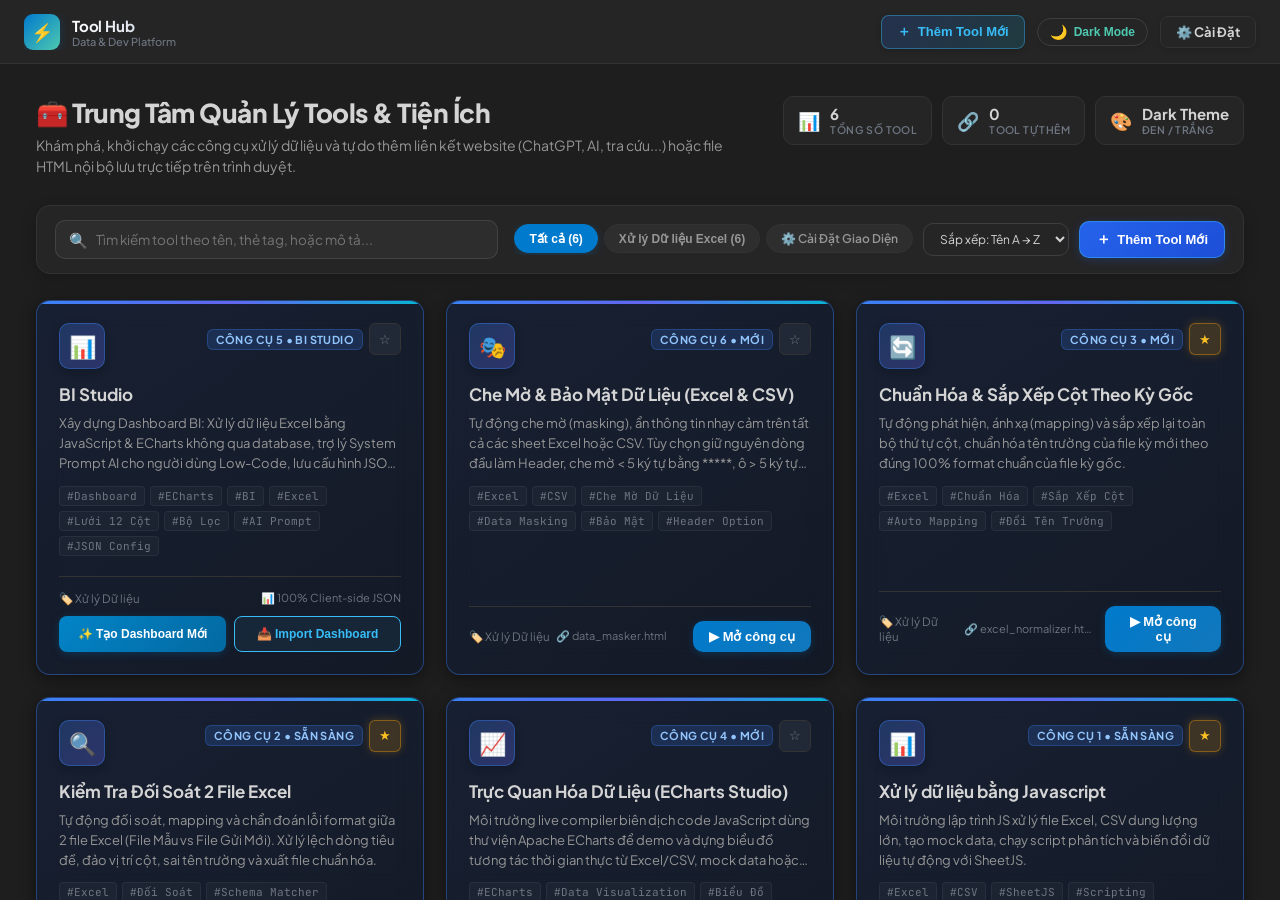
==== commit b6753220: "commit b4 fix" ====
--- a/index.html
+++ b/index.html
@@ -73,7 +73,7 @@
                 <div class="stat-chip">
                   <div class="stat-chip-icon">📊</div>
                   <div class="stat-chip-info">
-                    <span class="stat-chip-value" id="statTotalTools">5</span>
+                    <span class="stat-chip-value" id="statTotalTools">6</span>
                     <span class="stat-chip-label">Tổng số tool</span>
                   </div>
                 </div>
@@ -146,8 +146,8 @@
           <div class="page-size-selector">
             <span>Hiển thị mỗi trang:</span>
             <select class="page-size-select" id="pageSizeSelect">
-              <option value="3" selected>3 tools / trang</option>
-              <option value="6">6 tools / trang</option>
+              <option value="3">3 tools / trang</option>
+              <option value="6" selected>6 tools / trang</option>
               <option value="12">12 tools / trang</option>
             </select>
           </div>
